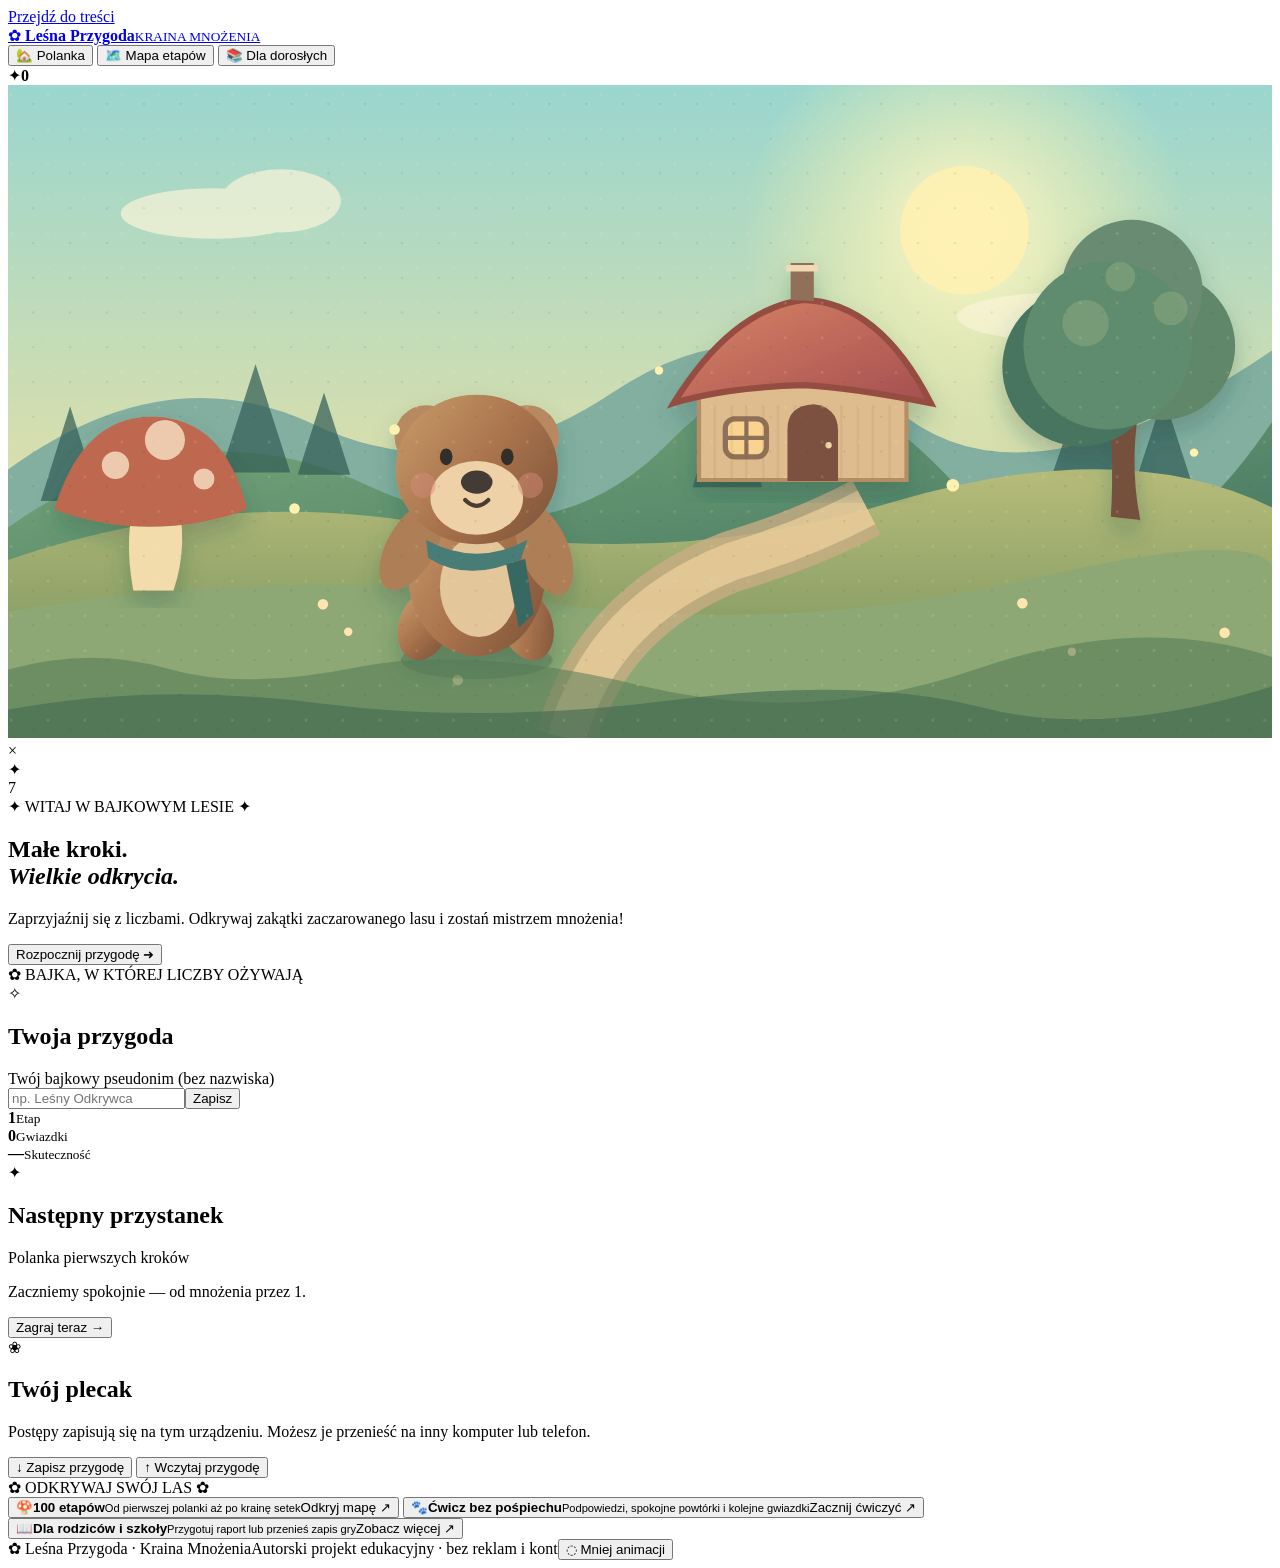
==== index.html @ cfc17687 "Dodaj bajkowy interfejs Leśnej Przygody i makietę sceny" ====
<!doctype html>
<html lang="pl">
<head>
  <meta charset="utf-8">
  <meta name="viewport" content="width=device-width,initial-scale=1,viewport-fit=cover">
  <meta name="theme-color" content="#123f3e">
  <meta name="description" content="Leśna Przygoda — bezpłatna gra do nauki tabliczki mnożenia. 100 etapów, własna bajkowa kraina, zapis postępów bez konta.">
  <title>Leśna Przygoda | Kraina Mnożenia</title>
  <link rel="stylesheet" href="./styles.css">
  <script src="./app.js" defer></script>
</head>
<body>
  <a href="#main" class="skip-link">Przejdź do treści</a>
  <div class="sky-grain" aria-hidden="true"></div>
  <div class="app-shell">
    <header class="site-header">
      <a class="brand" href="#home" data-nav="home" aria-label="Leśna Przygoda, strona główna">
        <span class="brand-symbol" aria-hidden="true">✿</span>
        <span><strong>Leśna Przygoda</strong><small>KRAINA MNOŻENIA</small></span>
      </a>
      <nav class="main-nav" aria-label="Menu gry">
        <button class="nav-btn active" data-nav="home" aria-current="page">🏡 <span>Polanka</span></button>
        <button class="nav-btn" data-nav="map">🗺️ <span>Mapa etapów</span></button>
        <button class="nav-btn" data-nav="teacher">📚 <span>Dla dorosłych</span></button>
      </nav>
      <div class="header-points" title="Zebrane iskierki"><span aria-hidden="true">✦</span><strong id="header-points">0</strong></div>
    </header>

    <main id="main">
      <section id="view-home" class="view active" aria-labelledby="welcome-title">
        <div class="hero">
          <div class="landscape" id="landscape" aria-hidden="true">
            <svg class="landscape-svg" viewBox="0 0 1200 620" preserveAspectRatio="xMidYMid slice" role="presentation">
              <defs>
                <linearGradient id="sky" x1="0" x2="0" y1="0" y2="1"><stop stop-color="#9ad6cf"/><stop offset=".62" stop-color="#dddfaa"/><stop offset="1" stop-color="#f0c78d"/></linearGradient>
                <radialGradient id="sun"><stop stop-color="#fff7ca" stop-opacity="1"/><stop offset="1" stop-color="#fff4a2" stop-opacity="0"/></radialGradient>
                <linearGradient id="hill" x1="0" x2=".6" y1="0" y2="1"><stop stop-color="#7eae7d"/><stop offset="1" stop-color="#396b5c"/></linearGradient>
                <linearGradient id="ground" x1="0" x2="0" y1="0" y2="1"><stop stop-color="#b7bc7a"/><stop offset="1" stop-color="#6a8b58"/></linearGradient>
                <linearGradient id="roof" x1="0" x2="1" y1="0" y2=".9"><stop stop-color="#d98466"/><stop offset="1" stop-color="#a75151"/></linearGradient>
                <linearGradient id="bearBody" x1="0" x2="1" y1="0" y2=".7"><stop stop-color="#c99c6a"/><stop offset=".6" stop-color="#a8724c"/><stop offset="1" stop-color="#865a3d"/></linearGradient>
                <filter id="soft"><feGaussianBlur stdDeviation="18"/></filter>
                <filter id="shad"><feDropShadow dx="0" dy="12" stdDeviation="11" flood-color="#184842" flood-opacity=".27"/></filter>
                <pattern id="wood" width="30" height="30" patternUnits="userSpaceOnUse"><path d="M6 0V30M22 0V30" stroke="#794c39" stroke-opacity=".18" stroke-width="2"/></pattern>
                <pattern id="speckle" width="35" height="33" patternUnits="userSpaceOnUse"><circle cx="3" cy="9" r="1.3" fill="#ffefc0" opacity=".23"/><circle cx="24" cy="18" r="1.1" fill="#113c36" opacity=".18"/></pattern>
              </defs>
              <rect width="1200" height="620" fill="url(#sky)"/>
              <circle cx="908" cy="138" r="210" fill="url(#sun)"/><circle cx="908" cy="138" r="61" fill="#fff1b2" opacity=".9"/>
              <g class="distant-clouds" opacity=".7" fill="#faf5d8"><ellipse cx="195" cy="122" rx="88" ry="24"/><ellipse cx="259" cy="110" rx="57" ry="30"/><ellipse cx="1000" cy="220" rx="99" ry="23"/><ellipse cx="1060" cy="203" rx="49" ry="26"/></g>
              <path d="M0 365Q150 256 290 322T574 292T840 305T1200 252V620H0Z" fill="#83afa0"/>
              <path d="M0 420Q170 300 341 380T630 337T899 379T1200 320V620H0Z" fill="url(#hill)"/>
              <g class="far-trees" opacity=".7" fill="#315c55">
                <path d="M31 395l28-90 28 90zM95 395l22-70 22 70zM202 368l33-103 33 103zM275 370l25-78 25 78zM650 382l33-113 33 113zM734 373l27-89 27 89zM992 368l35-102 35 102zM1071 375l26-80 26 80z"/>
              </g>
              <path d="M0 451Q210 379 416 420T840 396T1200 401V620H0Z" fill="url(#ground)"/>
              <path d="M0 500Q270 455 500 490T980 467T1200 481V620H0Z" fill="#8da874"/>
              <path d="M530 620Q564 500 688 452Q756 432 815 401" fill="none" stroke="#c9ae85" stroke-width="58" opacity=".78"/>
              <path d="M530 620Q564 500 688 452Q756 432 815 401" fill="none" stroke="#f6d7a1" stroke-width="36" opacity=".64"/>
              <g class="big-tree" filter="url(#shad)" transform="translate(1060 390)">
                <path d="M-13 20Q-9-45-18-105L-7-118L17-101Q3-36 15 23Z" fill="#75513d"/>
                <circle cx="-41" cy="-122" r="75" fill="#47755e"/><circle cx="35" cy="-142" r="70" fill="#608769"/><circle cx="7" cy="-195" r="67" fill="#678b71"/><circle cx="-16" cy="-143" r="80" fill="#5f8c6e"/>
                <g fill="#a8b98a" opacity=".35"><circle cx="-37" cy="-164" r="22"/><circle cx="44" cy="-178" r="16"/><circle cx="-4" cy="-208" r="14"/></g>
              </g>
              <g filter="url(#shad)" transform="translate(755 343)">
                <path d="M-99 32V-42Q-100-85-58-104H62Q98-74 98-42V32Z" fill="#dfbc8e" stroke="#b68e65" stroke-width="4"/>
                <path d="M-123-41Q-68-130 0-139Q72-137 121-41Q43-56 0-58Q-75-56-123-41Z" fill="url(#roof)" stroke="#954e43" stroke-width="6"/>
                <path d="M-15 33V-16Q-15-39 10-40Q33-37 33-15V33Z" fill="#7b5140"/><circle cx="24" cy="-1" r="3" fill="#eed6a5"/>
                <rect x="-74" y="-26" width="39" height="36" rx="9" fill="#f9d491" stroke="#8e7057" stroke-width="5"/><path d="M-54-26V10M-74-8h39" stroke="#8e7057" stroke-width="4"/>
                <rect x="-97" y="-39" width="191" height="70" fill="url(#wood)" opacity=".6"/>
                <path d="M-12-139V-174H10V-138" fill="#906f59"/><path d="M-16-169H14" stroke="#f1d9b4" stroke-width="6"/>
              </g>
              <g class="mushroom left-mushroom" transform="translate(134 463)" filter="url(#shad)">
                <path d="M-15 17Q-25-38-11-74H26Q38-27 23 17Z" fill="#f2dcab"/><path d="M-90-60Q-63-150 5-148Q72-146 93-60Q0-27-90-60Z" fill="#bd674f"/><g fill="#edc9ad"><circle cx="-32" cy="-102" r="13"/><circle cx="15" cy="-126" r="19"/><circle cx="52" cy="-89" r="10"/></g>
              </g>
              <g class="tiny-flowers" fill="#ffe5b0">
                <circle cx="299" cy="493" r="5"/><circle cx="323" cy="519" r="4"/><circle cx="963" cy="492" r="5"/><circle cx="1010" cy="538" r="4"/><circle cx="427" cy="565" r="5"/><circle cx="1155" cy="520" r="5"/>
              </g>
              <g class="puppet" filter="url(#shad)" transform="translate(445 441)">
                <ellipse cx="0" cy="105" rx="72" ry="18" fill="#295342" opacity=".25"/>
                <ellipse cx="-50" cy="72" rx="24" ry="34" fill="url(#bearBody)" transform="rotate(19 -50 72)"/>
                <ellipse cx="48" cy="72" rx="24" ry="34" fill="url(#bearBody)" transform="rotate(-19 48 72)"/>
                <ellipse cx="0" cy="24" rx="65" ry="77" fill="url(#bearBody)"/><ellipse cx="2" cy="35" rx="37" ry="48" fill="#e4c69b"/>
                <g class="puppet-arm"><ellipse cx="-62" cy="-3" rx="23" ry="46" transform="rotate(30 -62 -3)" fill="#ae7e56"/><ellipse cx="64" cy="0" rx="23" ry="46" transform="rotate(-23 64 0)" fill="#ae7e56"/></g>
                <circle cx="-48" cy="-107" r="30" fill="#b88960"/><circle cx="48" cy="-107" r="30" fill="#b88960"/><circle cx="-48" cy="-107" r="16" fill="#d5ab87"/><circle cx="48" cy="-107" r="16" fill="#d5ab87"/>
                <ellipse cx="0" cy="-76" rx="77" ry="71" fill="url(#bearBody)"/>
                <ellipse cx="0" cy="-49" rx="44" ry="35" fill="#eed1a6"/>
                <ellipse cx="0" cy="-64" rx="15" ry="11" fill="#443a34"/><path d="M-11-47Q0-36 11-47" fill="none" stroke="#493c33" stroke-width="4" stroke-linecap="round"/>
                <ellipse cx="-29" cy="-88" rx="6" ry="8" fill="#332e2a"/><ellipse cx="29" cy="-88" rx="6" ry="8" fill="#332e2a"/>
                <circle cx="-51" cy="-61" r="12" fill="#d88b7c" opacity=".45"/><circle cx="51" cy="-61" r="12" fill="#d88b7c" opacity=".45"/>
                <path d="M-48-9Q0 17 48-9L42 9Q-8 32-46 8Z" fill="#477b77"/><path d="M28 14L40 74L54 61L46 9Z" fill="#376762"/>
              </g>
              <g class="front-foliage"><path d="M0 555Q80 533 151 554T330 553T600 570T918 555T1200 543V620H0Z" fill="#547a57" opacity=".55"/><path d="M0 593Q140 567 295 587T630 584T925 591T1200 571V620H0Z" fill="#416a51" opacity=".6"/></g>
              <g class="light-dots" fill="#fff1b0"><circle cx="367" cy="327" r="5"/><circle cx="618" cy="271" r="4"/><circle cx="897" cy="380" r="6"/><circle cx="272" cy="402" r="5"/><circle cx="1126" cy="349" r="4"/></g>
              <rect width="1200" height="620" fill="url(#speckle)" opacity=".7"/>
            </svg>
            <div class="floating-letter letter-a">×</div>
            <div class="floating-letter letter-b">✦</div>
            <div class="floating-letter letter-c">7</div>
          </div>
          <div class="hero-shade"></div>
          <div class="hero-copy">
            <span class="eyebrow">✦ WITAJ W BAJKOWYM LESIE ✦</span>
            <h1 id="welcome-title">Małe kroki.<br><em>Wielkie odkrycia.</em></h1>
            <p>Zaprzyjaźnij się z liczbami. Odkrywaj zakątki zaczarowanego lasu i zostań mistrzem mnożenia!</p>
            <button class="btn btn-primary btn-hero" id="start-button">Rozpocznij przygodę <span aria-hidden="true">➜</span></button>
          </div>
          <div class="hero-corner">✿ BAJKA, W KTÓREJ LICZBY OŻYWAJĄ</div>
        </div>

        <div class="dashboard-grid">
          <div class="panel player-panel">
            <div class="panel-heading"><span class="panel-mark">✧</span><h2>Twoja przygoda</h2></div>
            <label for="player-name">Twój bajkowy pseudonim <span class="muted">(bez nazwiska)</span></label>
            <div class="name-row"><input id="player-name" type="text" maxlength="24" autocomplete="off" placeholder="np. Leśny Odkrywca"><button id="save-name" class="btn btn-small btn-outline">Zapisz</button></div>
            <div class="stat-trio">
              <div><strong id="stat-level">1</strong><small>Etap</small></div>
              <div><strong id="stat-stars">0</strong><small>Gwiazdki</small></div>
              <div><strong id="stat-accuracy">—</strong><small>Skuteczność</small></div>
            </div>
          </div>
          <div class="panel next-panel">
            <div class="panel-heading"><span class="panel-mark">✦</span><h2>Następny przystanek</h2></div>
            <p class="next-name" id="next-level-name">Polanka pierwszych kroków</p>
            <p class="muted" id="next-level-desc">Zaczniemy spokojnie — od mnożenia przez 1.</p>
            <div class="mini-track"><div class="mini-track-inner" id="home-track"></div></div>
            <button id="continue-button" class="btn btn-dark">Zagraj teraz <span aria-hidden="true">→</span></button>
          </div>
          <div class="panel toolkit-panel">
            <div class="panel-heading"><span class="panel-mark">❀</span><h2>Twój plecak</h2></div>
            <p>Postępy zapisują się na tym urządzeniu. Możesz je przenieść na inny komputer lub telefon.</p>
            <div class="toolkit-buttons">
              <button class="btn btn-outline" id="export-progress">↓ Zapisz przygodę</button>
              <button class="btn btn-outline" id="import-progress">↑ Wczytaj przygodę</button>
            </div>
          </div>
        </div>
        <div class="section-label"><span>✿</span> ODKRYWAJ SWÓJ LAS <span>✿</span></div>
        <div class="teaser-grid">
          <button class="teaser" data-nav="map"><span class="teaser-emoji">🍄</span><strong>100 etapów</strong><small>Od pierwszej polanki aż po krainę setek</small><span class="teaser-arrow">Odkryj mapę ↗</span></button>
          <button class="teaser" id="quick-play"><span class="teaser-emoji">🐾</span><strong>Ćwicz bez pośpiechu</strong><small>Podpowiedzi, spokojne powtórki i kolejne gwiazdki</small><span class="teaser-arrow">Zacznij ćwiczyć ↗</span></button>
          <button class="teaser" data-nav="teacher"><span class="teaser-emoji">📖</span><strong>Dla rodziców i szkoły</strong><small>Przygotuj raport lub przenieś zapis gry</small><span class="teaser-arrow">Zobacz więcej ↗</span></button>
        </div>
      </section>

      <section id="view-map" class="view" aria-labelledby="map-title" hidden>
        <div class="page-heading"><span class="eyebrow dark">MAPA PRZYGODY</span><h1 id="map-title">Sto kroków przez zaczarowany las</h1><p>Otwieraj kolejne etapy. Najpierw nauczymy się małej tabliczki, a później wyruszymy znacznie dalej.</p></div>
        <div class="map-legend"><span>✦ ukończony etap</span><span>● dostępny</span><span>🔒 jeszcze zamknięty</span></div>
        <div id="zones" class="zone-list"></div>
      </section>

      <section id="view-play" class="view" aria-labelledby="question-heading" hidden>
        <div class="game-top"><button class="btn btn-outline btn-small" id="back-to-map">← Wróć do mapy</button><div class="game-top-title"><span id="game-zone">LEŚNA POLANKA</span><strong id="game-level">Etap 1</strong></div><div class="game-score">✦ <span id="game-score-value">0</span></div></div>
        <div class="game-stage">
          <div class="game-stage-decor" aria-hidden="true"><span class="stage-tree">🌳</span><span class="stage-friend">🧸</span><span class="stage-mushroom">🍄</span><span class="stage-flower">✿</span></div>
          <div class="exercise-card">
            <div class="exercise-progress"><span id="exercise-count">Zadanie 1 z 8</span><div class="progress-track"><div id="exercise-bar"></div></div></div>
            <p class="exercise-prompt" id="exercise-prompt">Policz i wpisz wynik</p>
            <h2 id="question-heading" class="expression"><span id="factor-a">2</span> <span>×</span> <span id="factor-b">3</span> <span>=</span> <span class="answer-mark">?</span></h2>
            <label for="answer-field" class="sr-only">Wpisz wynik mnożenia</label>
            <input id="answer-field" class="answer-field" type="text" inputmode="numeric" pattern="[0-9]*" maxlength="5" autocomplete="off" placeholder="Twój wynik" aria-describedby="feedback">
            <p id="feedback" class="feedback" aria-live="polite">Możesz liczyć na palcach, kartce albo w pamięci.</p>
            <div id="hint-box" class="hint-box" hidden></div>
            <div class="game-actions"><button id="check-answer" class="btn btn-primary">Sprawdź ✓</button><button id="hint-button" class="btn btn-outline">💡 Podpowiedź</button></div>
            <div class="keyboard" id="number-keyboard" aria-label="Klawiatura cyfr"></div>
            <div id="round-end" class="round-end" hidden>
              <div class="round-cup">🏆</div>
              <h2>Wspaniała wyprawa!</h2>
              <p id="round-summary"></p>
              <div class="round-actions"><button id="next-round" class="btn btn-primary">Dalej przez las →</button><button id="round-map" class="btn btn-outline">Mapa etapów</button></div>
            </div>
          </div>
        </div>
      </section>

      <section id="view-teacher" class="view" aria-labelledby="adult-title" hidden>
        <div class="page-heading"><span class="eyebrow dark">DLA RODZICÓW I NAUCZYCIELI</span><h1 id="adult-title">Nauka, którą można obserwować</h1><p>Bez kont i bez bazy danych. Wyniki pozostają na urządzeniu dziecka — można pobrać raport, aby przekazać go wychowawcy.</p></div>
        <div class="teacher-grid">
          <div class="panel"><div class="panel-heading"><span class="panel-mark">✦</span><h2>Podsumowanie</h2></div><div id="teacher-stats" class="report-stats"></div><h3>Najczęściej mylone działania</h3><div id="weak-questions" class="weak-list"></div></div>
          <div class="panel"><div class="panel-heading"><span class="panel-mark">✧</span><h2>Zapis i raport</h2></div><p>Możesz pobrać plik postępów, aby wczytać grę na innym urządzeniu. Raport CSV można otworzyć w arkuszu kalkulacyjnym.</p><div class="teacher-buttons"><button id="export-teacher" class="btn btn-dark">↓ Pobierz zapis gry</button><button id="import-teacher" class="btn btn-outline">↑ Wczytaj zapis gry</button><button id="report-button" class="btn btn-outline">▤ Pobierz raport CSV</button></div><div class="privacy-note"><strong>Ważne:</strong> raport i zapis zawierają pseudonim oraz wyniki dziecka. Nie udostępniaj ich publicznie. Bez bazy danych nauczyciel nie widzi automatycznie wyników całej klasy.</div></div>
        </div>
        <div class="panel teacher-class"><div class="panel-heading"><span class="panel-mark">❀</span><h2>Pomysł na wspólną lekcję</h2></div><p>Otwórz grę na tablicy interaktywnej, wybierz etap i poproś klasę o wspólne rozwiązanie działań. Każde dziecko może później ćwiczyć samodzielnie we własnym tempie.</p></div>
      </section>
    </main>

    <footer class="site-footer"><span>✿ Leśna Przygoda · Kraina Mnożenia</span><span>Autorski projekt edukacyjny · bez reklam i kont</span><button id="motion-toggle" aria-pressed="false" title="Ogranicz animacje">◌ Mniej animacji</button></footer>
  </div>

  <input type="file" id="import-file" accept=".json,application/json" hidden>
  <div id="toast" class="toast" role="status" aria-live="polite"></div>
  <div id="confetti" class="confetti" aria-hidden="true"></div>
</body>
</html>
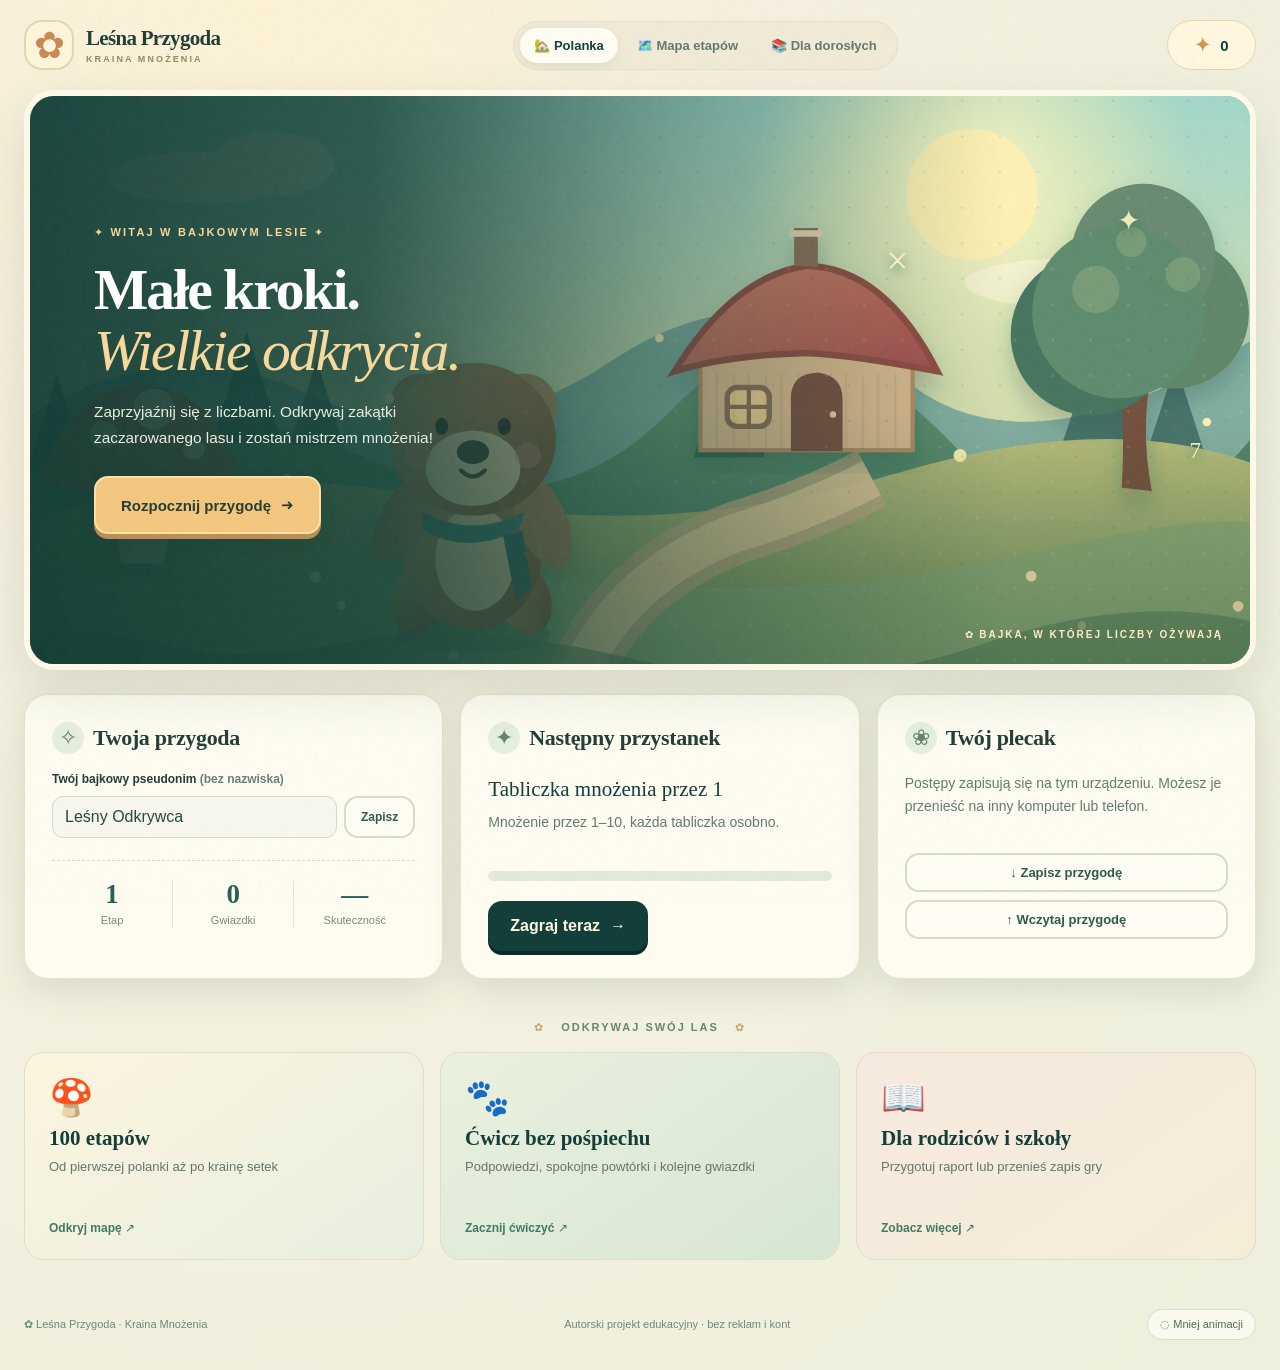
==== commit 98e5d29f: "Dodaj szybki tryb lekcyjny na tablicę interaktywną" ====
--- a/index.html
+++ b/index.html
@@ -177,7 +177,7 @@
           <div class="panel"><div class="panel-heading"><span class="panel-mark">✦</span><h2>Podsumowanie</h2></div><div id="teacher-stats" class="report-stats"></div><h3>Najczęściej mylone działania</h3><div id="weak-questions" class="weak-list"></div></div>
           <div class="panel"><div class="panel-heading"><span class="panel-mark">✧</span><h2>Zapis i raport</h2></div><p>Możesz pobrać plik postępów, aby wczytać grę na innym urządzeniu. Raport CSV można otworzyć w arkuszu kalkulacyjnym.</p><div class="teacher-buttons"><button id="export-teacher" class="btn btn-dark">↓ Pobierz zapis gry</button><button id="import-teacher" class="btn btn-outline">↑ Wczytaj zapis gry</button><button id="report-button" class="btn btn-outline">▤ Pobierz raport CSV</button></div><div class="privacy-note"><strong>Ważne:</strong> raport i zapis zawierają pseudonim oraz wyniki dziecka. Nie udostępniaj ich publicznie. Bez bazy danych nauczyciel nie widzi automatycznie wyników całej klasy.</div></div>
         </div>
-        <div class="panel teacher-class"><div class="panel-heading"><span class="panel-mark">❀</span><h2>Pomysł na wspólną lekcję</h2></div><p>Otwórz grę na tablicy interaktywnej, wybierz etap i poproś klasę o wspólne rozwiązanie działań. Każde dziecko może później ćwiczyć samodzielnie we własnym tempie.</p></div>
+        <div class="panel teacher-class"><div class="panel-heading"><span class="panel-mark">❀</span><h2>Wspólna lekcja na tablicy</h2></div><p>Wybierz tabliczkę i uruchom osiem działań do wspólnego rozwiązania z klasą. Ten tryb nie zmienia indywidualnych postępów ucznia.</p><div class="class-chooser"><label for="class-table">Ćwiczymy mnożenie przez</label><select id="class-table" aria-label="Wybierz tabliczkę mnożenia"><option value="1">1</option><option value="2" selected>2</option><option value="3">3</option><option value="4">4</option><option value="5">5</option><option value="6">6</option><option value="7">7</option><option value="8">8</option><option value="9">9</option><option value="10">10</option></select><button id="class-start" class="btn btn-primary">Rozpocznij lekcję →</button></div></div>
       </section>
     </main>
 
--- a/styles.css
+++ b/styles.css
@@ -0,0 +1,7 @@
+@charset "UTF-8";
+:root{--ink:#213e37;--deep:#133e3a;--forest:#275f56;--mint:#dcebd9;--cream:#fff9ea;--paper:#f9f1dc;--gold:#e3b75a;--rose:#b86c58;--line:#d7d4ba;--shadow:0 10px 34px rgba(28,61,46,.12);--round:24px;font-synthesis:none}
+*{box-sizing:border-box}html{scroll-behavior:smooth}body{margin:0;background:radial-gradient(ellipse at 20% 0,#fcf2d6 0,#f5f0df 36%,#edf0dc 100%);font-family:ui-rounded,"Trebuchet MS","Segoe UI",Arial,sans-serif;color:var(--ink);min-height:100vh;overflow-x:hidden}button,input{font:inherit}button{cursor:pointer}button:disabled{cursor:not-allowed;opacity:.56}a{color:inherit}h1,h2,h3,p{margin-top:0}.muted{color:#6a8177}.sr-only{position:absolute;width:1px;height:1px;padding:0;margin:-1px;overflow:hidden;clip:rect(0,0,0,0);white-space:nowrap;border:0}.skip-link{position:absolute;left:12px;top:-60px;background:#fff;padding:12px;z-index:99}.skip-link:focus{top:10px}.sky-grain{pointer-events:none;position:fixed;inset:0;opacity:.13;z-index:30;background-image:url("data:image/svg+xml,%3Csvg xmlns='http://www.w3.org/2000/svg' viewBox='0 0 160 160'%3E%3Cfilter id='n'%3E%3CfeTurbulence type='fractalNoise' baseFrequency='.7' numOctaves='3' stitchTiles='stitch'/%3E%3C/filter%3E%3Crect width='100%25' height='100%25' filter='url(%23n)' opacity='.22'/%3E%3C/svg%3E")}.app-shell{width:min(1340px,calc(100% - 48px));margin:auto}.site-header{min-height:90px;display:flex;gap:26px;align-items:center;justify-content:space-between}.brand{display:flex;align-items:center;gap:12px;text-decoration:none;min-width:220px}.brand-symbol{font-size:37px;color:#c98954;display:grid;place-items:center;width:50px;height:50px;background:#fff5da;border-radius:18px;box-shadow:inset 0 0 0 2px #e4d6b5}.brand strong{display:block;font-family:Georgia,serif;font-size:21px;letter-spacing:-.7px}.brand small{display:block;font-size:9px;font-weight:800;letter-spacing:2.1px;color:#8b8c65;margin-top:3px}.main-nav{display:flex;gap:5px;padding:6px;background:#f0ead7;border:1px solid #e5e0cc;border-radius:100px}.nav-btn{border:0;background:none;padding:10px 14px;border-radius:30px;font-weight:750;font-size:13px;color:#65796e;white-space:nowrap}.nav-btn.active,.nav-btn:hover{background:#fffdf3;color:var(--deep);box-shadow:0 3px 10px #34534413}.header-points{display:flex;align-items:center;justify-content:center;gap:8px;padding:12px 17px;background:#fff7df;border:1px solid #e8d7a9;border-radius:30px;color:var(--deep);min-width:89px}.header-points span{font-size:21px;color:#ce9945}.header-points strong{font-size:15px}.view{animation:appear .4s ease}.view[hidden]{display:none!important}.hero{height:min(580px,46vw);min-height:440px;max-height:620px;border-radius:30px;overflow:hidden;position:relative;isolation:isolate;background:#74a99c;box-shadow:0 20px 50px #42645929;border:6px solid #fff9e8}.landscape,.landscape-svg,.hero-shade{position:absolute;inset:0;width:100%;height:100%}.landscape-svg{display:block;transform:scale(1.06);transition:transform .7s cubic-bezier(.2,.9,.1,1)}.hero:hover .landscape-svg{transform:scale(1.095)}.hero-shade{z-index:1;background:linear-gradient(90deg,rgba(16,58,51,.93) 0%,rgba(18,62,54,.82) 28%,rgba(18,62,54,.36) 53%,transparent 80%),linear-gradient(0deg,rgba(22,64,46,.3),transparent 45%)}.hero-copy{position:relative;z-index:4;color:white;width:min(590px,57%);padding:clamp(36px,5vw,80px);display:flex;align-items:flex-start;flex-direction:column;justify-content:center;height:100%}.eyebrow{font-size:11px;font-weight:900;color:#f8d797;letter-spacing:2.2px;text-transform:uppercase}.hero h1{font-family:Georgia,"Times New Roman",serif;font-size:clamp(34px,4.5vw,71px);font-weight:700;letter-spacing:-2px;line-height:1.07;margin:20px 0 17px;text-shadow:0 3px 20px #16483c33}.hero h1 em{font-weight:400;color:#f8d99c}.hero p{font-size:clamp(14px,1.2vw,17px);color:#e6eee0;line-height:1.7;max-width:405px;margin-bottom:25px}.hero-corner{position:absolute;bottom:24px;right:27px;color:#ffedc4;font-size:10px;letter-spacing:2px;font-weight:900;z-index:3}.btn{display:inline-flex;align-items:center;justify-content:center;gap:10px;border-radius:14px;border:2px solid transparent;padding:14px 20px;font-weight:850;transition:transform .15s,box-shadow .15s,background .15s;text-align:center;min-height:46px}.btn:focus-visible,.nav-btn:focus-visible,.teaser:focus-visible,.level-btn:focus-visible,input:focus-visible{outline:3px solid #ecab58;outline-offset:3px}.btn:hover:not(:disabled){transform:translateY(-2px)}.btn-primary{color:#263d34;background:#f3c77e;border-color:#ffe1a4;box-shadow:0 5px 0 #bd8d54,0 7px 16px #1f2f2525}.btn-primary:hover:not(:disabled){background:#ffdb95}.btn-hero{padding:18px 25px;font-size:15px}.btn-dark{background:var(--deep);color:#fff7e4;box-shadow:0 4px 0 #092d2b}.btn-outline{background:#fffdf3;border-color:#d7dbcb;color:#2d5b4c}.btn-small{padding:9px 15px;min-height:38px;font-size:12px}.puppet{transform-origin:445px 475px;animation:puppet-breathe 3.6s ease-in-out infinite}.puppet-arm{transform-origin:0 -30px;animation:wave 5s ease-in-out infinite}.mushroom{animation:sway 5s ease-in-out infinite;transform-origin:130px 460px}.light-dots circle{animation:glow 3s ease-in-out infinite alternate}.light-dots circle:nth-child(2n){animation-delay:1.2s}.distant-clouds{animation:cloud-drift 16s ease-in-out infinite alternate}.floating-letter{position:absolute;color:#fff4c3;font-family:Georgia,serif;font-size:39px;text-shadow:0 4px 12px #3a7665;opacity:.9;animation:float 4s ease-in-out infinite;z-index:2}.letter-a{top:25%;right:28%}.letter-b{top:19%;right:9%;font-size:28px;animation-delay:-1.3s}.letter-c{top:60%;right:4%;font-size:24px;animation-delay:-2.1s}.dashboard-grid{display:grid;grid-template-columns:1.05fr 1fr .95fr;gap:17px;margin-top:24px}.panel{background:rgba(255,253,243,.92);border:1px solid #e6e2cd;border-radius:var(--round);padding:27px;box-shadow:var(--shadow)}.panel-heading{display:flex;align-items:center;gap:9px;margin-bottom:18px}.panel-heading h2{font-family:Georgia,serif;font-size:22px;letter-spacing:-.35px;margin:0}.panel-mark{display:grid;place-items:center;width:32px;height:32px;background:#e5efe1;border-radius:50%;color:#65866a;font-size:22px}.panel p{line-height:1.65;font-size:14px;color:#647b70}.player-panel label{display:block;font-size:12px;font-weight:800;margin-bottom:10px}.name-row{display:flex;gap:7px}.name-row input{width:100%;min-width:0;border-radius:11px;border:1px solid #d4dbc9;background:#f8f7ee;color:#274839;padding:11px 12px}.stat-trio{display:grid;grid-template-columns:repeat(3,1fr);margin-top:22px;padding-top:18px;border-top:1px dashed #d6dac6}.stat-trio div{text-align:center;border-right:1px solid #e6e7d8}.stat-trio div:last-child{border:0}.stat-trio strong{display:block;font-family:Georgia,serif;color:var(--forest);font-size:27px}.stat-trio small{font-size:11px;color:#7a8a7a}.next-name{font-family:Georgia,serif;color:var(--deep)!important;font-size:21px!important;margin-bottom:4px}.next-panel .muted{min-height:42px;margin-bottom:10px}.mini-track{height:10px;border-radius:20px;background:#e4e9d9;overflow:hidden;margin:18px 0 20px}.mini-track-inner{width:1%;height:100%;background:linear-gradient(90deg,#7dbb8b,#e6b961);border-radius:20px;transition:width .3s}.toolkit-panel p{min-height:67px}.toolkit-buttons,.teacher-buttons{display:flex;flex-direction:column;gap:8px}.toolkit-buttons .btn{width:100%;padding:10px;font-size:13px;min-height:38px}.section-label{text-align:center;font-size:11px;font-weight:900;letter-spacing:2px;color:#66876f;margin:42px 0 18px}.section-label span{color:#c6a26a;margin:0 11px}.teaser-grid{display:grid;grid-template-columns:repeat(3,1fr);gap:16px;margin-bottom:34px}.teaser{display:flex;flex-direction:column;text-align:left;align-items:flex-start;gap:7px;border:1px solid #e2ddc8;background:linear-gradient(145deg,#fcf5df,#e8eedf);border-radius:20px;padding:24px;min-height:208px;color:var(--deep);transition:transform .18s,box-shadow .18s}.teaser:nth-child(2){background:linear-gradient(145deg,#eaf0de,#d6e6d3)}.teaser:nth-child(3){background:linear-gradient(145deg,#f6e9df,#f4edd7)}.teaser:hover{transform:translateY(-4px);box-shadow:var(--shadow)}.teaser-emoji{font-size:36px}.teaser strong{font-family:Georgia,serif;font-size:21px}.teaser small{font-size:13px;line-height:1.45;color:#65766c}.teaser-arrow{margin-top:auto;font-size:12px;font-weight:900;color:#437a63}.site-footer{display:flex;align-items:center;justify-content:space-between;gap:15px;padding:15px 0 30px;font-size:11px;color:#708779;flex-wrap:wrap}.site-footer button{border:1px solid #d5dfce;border-radius:20px;padding:8px 12px;background:#faf9ee;color:#516d5f;font-size:11px}.page-heading{padding:32px 0}.page-heading h1{font-family:Georgia,serif;font-size:clamp(28px,3.8vw,52px);letter-spacing:-1.7px;margin:12px 0}.page-heading p{color:#6e8075;line-height:1.6;max-width:720px}.eyebrow.dark{color:#b38347}.map-legend{display:flex;gap:20px;font-size:12px;color:#678172;flex-wrap:wrap;margin-bottom:18px}.zone-list{display:flex;flex-direction:column;gap:20px;margin-bottom:36px}.zone{padding:25px;border:1px solid #d8e0cd;border-radius:25px;background:linear-gradient(110deg,#fff8e9,#ecf0e2);box-shadow:var(--shadow)}.zone:nth-child(2n){background:linear-gradient(110deg,#f4f2e1,#e4ebdf)}.zone-head{display:flex;gap:12px;align-items:center;margin-bottom:16px}.zone-icon{width:60px;height:60px;background:#f6e6c4;border-radius:16px;display:grid;place-items:center;font-size:31px}.zone-head h2{font-size:24px;font-family:Georgia,serif;margin:0 0 4px}.zone-head p{font-size:13px;color:#6c8173;margin:0}.zone-grid{display:grid;grid-template-columns:repeat(10,minmax(0,1fr));gap:8px}.level-btn{min-height:74px;padding:8px 3px;border:2px solid #d2dac7;background:#fffdf4;border-radius:16px;display:flex;flex-direction:column;align-items:center;justify-content:center;gap:4px;color:#315f4a;transition:transform .15s}.level-btn:hover:not(:disabled){transform:translateY(-3px);box-shadow:0 7px 12px #2e514522}.level-btn.complete{background:#daeee0;border-color:#a4c8ab}.level-btn.current{background:#f6dca4;border-color:#e9b86c;color:#65482e}.level-btn.locked{background:#ebeee3;color:#a9b2a4;border-color:#e3e9d9}.level-btn strong{font-size:19px}.level-btn small{font-size:10px}.game-top{display:flex;align-items:center;justify-content:space-between;gap:12px;padding:20px 0}.game-top-title{text-align:center;display:flex;flex-direction:column}.game-top-title span{font-size:10px;letter-spacing:2px;font-weight:850;color:#b18d4c}.game-top-title strong{font-family:Georgia,serif;font-size:25px}.game-score{font-size:19px;font-weight:900;min-width:80px;text-align:right;color:#a87b42}.game-stage{position:relative;min-height:660px;background:linear-gradient(180deg,#aad6ca 0,#e3e1b2 45%,#9fba84 45%,#55745b 100%);border:5px solid #fff9e8;border-radius:28px;overflow:hidden;display:grid;place-items:center;padding:35px 18px 60px;box-shadow:var(--shadow);isolation:isolate;margin-bottom:30px}.game-stage:before{content:"";position:absolute;inset:0;background:radial-gradient(circle at 84% 23%,#fff3b7aa 0,transparent 28%),radial-gradient(ellipse at 5% 80%,#2e654569 0,transparent 35%);z-index:-1}.game-stage:after{content:"";position:absolute;left:-20%;bottom:-100px;width:140%;height:235px;background:#496c4e;border-radius:45% 50% 0 0;z-index:-1}.game-stage-decor span{position:absolute;filter:drop-shadow(0 12px 9px #2a55412e)}.stage-tree{font-size:170px;top:80px;left:6%;animation:sway 6s infinite alternate}.stage-friend{font-size:105px;bottom:38px;left:12%;animation:puppet-breathe 3s infinite}.stage-mushroom{font-size:90px;bottom:36px;right:10%}.stage-flower{font-size:85px;top:100px;right:7%;color:#f5d89c;animation:sway 4s infinite}.exercise-card{width:min(540px,100%);background:#fffdf3ed;border:1px solid #f5e5bf;backdrop-filter:blur(6px);box-shadow:0 22px 60px #2347394d;border-radius:28px;z-index:1;padding:27px 32px;text-align:center;position:relative}.exercise-progress{display:flex;align-items:center;gap:14px;color:#6d8372;font-size:12px;font-weight:850}.progress-track{height:9px;border-radius:50px;background:#e8ebdc;flex:1;overflow:hidden}.progress-track div{background:#7eae81;width:0;height:100%;border-radius:50px;transition:width .3s}.exercise-prompt{font-size:13px;color:#71907c;margin:20px 0 0}.expression{font-family:Georgia,serif;font-weight:700;font-size:clamp(37px,7vw,64px);letter-spacing:-2px;color:#245e4b;margin:14px auto 17px;white-space:nowrap}.expression span:nth-child(even){color:#bf8760}.answer-mark{color:#c58d5a!important}.answer-field{display:block;margin:0 auto;text-align:center;width:min(230px,100%);height:67px;border:2px solid #d2e0ca;border-radius:17px;background:#fffdf8;font-size:31px;font-weight:900;color:#205441;box-shadow:inset 0 3px 8px #4b5b3210}.answer-field:focus{border-color:#82b18b}.feedback{font-size:13px;color:#607f6f;margin:17px 0;min-height:19px}.feedback.good{color:#1f7a54;font-weight:850}.feedback.bad{color:#a85640;font-weight:850}.game-actions{display:flex;gap:10px;justify-content:center;flex-wrap:wrap}.game-actions .btn{min-width:145px}.hint-box{border:1px dashed #d8bd82;background:#fff1cf;border-radius:13px;padding:13px;font-size:14px;color:#655136;line-height:1.5;margin:5px 0 14px}.hint-box[hidden]{display:none}.keyboard{display:grid;grid-template-columns:repeat(6,1fr);gap:7px;margin-top:20px}.digit-key{min-height:43px;border-radius:9px;border:1px solid #d1decf;background:#edf3e8;color:#315a47;font-weight:850;font-size:18px}.digit-key:hover{background:#d2e5cf}.round-end{position:absolute;inset:10px;background:#fff9e9;padding:28px 16px;border-radius:24px;display:flex;flex-direction:column;align-items:center;justify-content:center;z-index:10}.round-end[hidden]{display:none}.round-cup{font-size:73px;animation:float 2s infinite}.round-end h2{font-family:Georgia,serif;font-size:32px;margin:12px 0}.round-end p{line-height:1.5}.round-actions{display:flex;gap:10px;flex-wrap:wrap;justify-content:center}.teacher-grid{display:grid;grid-template-columns:1fr 1fr;gap:20px;margin-bottom:18px}.teacher-grid .panel{min-height:350px}.report-stats{display:grid;grid-template-columns:repeat(3,1fr);gap:10px;margin-bottom:24px}.report-stats div{background:#edf3e8;padding:15px 9px;border-radius:15px;text-align:center}.report-stats strong{display:block;font-size:29px;color:#2e7055}.report-stats small{display:block;font-size:11px;color:#6e8174;margin-top:5px}.teacher-grid h3{font-family:Georgia,serif;font-size:18px}.weak-list{display:flex;flex-wrap:wrap;gap:8px}.weak-list span{background:#f5e7d7;color:#885a40;padding:8px 12px;border-radius:50px;font-size:12px}.teacher-buttons .btn{width:100%;max-width:310px}.privacy-note{border-left:3px solid #cca466;background:#fff5df;border-radius:6px;padding:13px 15px;margin-top:19px;font-size:12px;line-height:1.6;color:#6e5a43}.teacher-class{margin-bottom:30px}.toast{position:fixed;bottom:25px;left:50%;transform:translate(-50%,25px);background:#173e35;color:#fff5de;padding:15px 22px;border-radius:17px;box-shadow:0 10px 30px #102f2560;opacity:0;pointer-events:none;z-index:80;font-size:14px;max-width:calc(100vw - 35px);text-align:center;transition:opacity .25s,transform .25s}.toast.show{opacity:1;transform:translate(-50%,0)}.confetti{pointer-events:none;position:fixed;inset:0;z-index:70;overflow:hidden}.confetti-bit{position:absolute;top:-20px;width:10px;height:17px;border-radius:3px;animation:fall 2.9s ease-in forwards}@keyframes appear{from{opacity:0;transform:translateY(8px)}to{opacity:1;transform:translateY(0)}}@keyframes float{0%,100%{transform:translateY(0) rotate(-4deg)}50%{transform:translateY(-13px) rotate(4deg)}}@keyframes puppet-breathe{0%,100%{transform:translate(445px,441px) scale(1)}50%{transform:translate(445px,437px) scale(1.012)}}@keyframes sway{0%,100%{rotate:-1deg}50%{rotate:2deg}}@keyframes wave{0%,100%,40%,90%{rotate:0deg}50%,65%,80%{rotate:-8deg}}@keyframes glow{from{opacity:.3}to{opacity:1}}@keyframes cloud-drift{from{transform:translateX(-20px)}to{transform:translateX(30px)}}@keyframes fall{from{transform:translateY(-30px) rotate(0deg);opacity:1}to{transform:translateY(105vh) rotate(520deg);opacity:0}}
+@media(max-width:1100px){.site-header{gap:12px}.brand{min-width:auto}.brand strong{font-size:18px}.nav-btn{padding:9px}.dashboard-grid{grid-template-columns:1fr 1fr}.toolkit-panel{grid-column:span 2}.toolkit-panel p{min-height:0}.toolkit-buttons{flex-direction:row}.zone-grid{grid-template-columns:repeat(5,1fr)}.hero-copy{padding:40px}.hero h1{font-size:clamp(38px,5.3vw,60px)}}
+@media(max-width:720px){.app-shell{width:calc(100% - 22px)}.site-header{min-height:74px;flex-wrap:wrap;padding:12px 0 10px}.brand{gap:7px}.brand-symbol{width:39px;height:39px;font-size:28px;border-radius:12px}.brand strong{font-size:16px}.brand small{font-size:8px;letter-spacing:1px}.main-nav{order:3;width:100%;justify-content:space-between;margin-top:5px}.nav-btn{flex:1;padding:10px 4px;font-size:11px}.header-points{padding:8px 12px;min-width:65px}.hero{height:580px;min-height:0;border-radius:22px;border-width:4px}.landscape-svg{height:65%;top:35%;width:150%;left:-28%;transform:scale(1.05)}.hero:hover .landscape-svg{transform:scale(1.05)}.hero-shade{background:linear-gradient(180deg,#15483fe8 0%,#245c54d9 34%,#275f5388 52%,transparent 77%),linear-gradient(0deg,#173f3e44,transparent 40%)}.hero-copy{width:100%;height:auto;display:block;padding:32px 25px;position:absolute;top:0}.hero h1{font-size:clamp(35px,9vw,51px);letter-spacing:-1.2px;margin:15px 0}.hero p{font-size:14px;line-height:1.55;max-width:370px;margin-bottom:20px}.hero-corner{bottom:12px;right:10px;font-size:8px;letter-spacing:1px}.floating-letter{font-size:20px}.dashboard-grid,.teaser-grid,.teacher-grid{grid-template-columns:1fr}.toolkit-panel{grid-column:auto}.toolkit-buttons{flex-direction:column}.panel{padding:22px;border-radius:19px}.panel-heading h2{font-size:21px}.teaser-grid{gap:12px}.teaser{min-height:130px;padding:18px}.teaser-emoji{font-size:27px}.section-label{margin:28px 0 13px}.zone{padding:16px;border-radius:19px}.zone-head h2{font-size:18px}.zone-head p{font-size:12px}.zone-icon{width:44px;height:44px;font-size:25px;flex-shrink:0}.zone-grid{grid-template-columns:repeat(5,1fr);gap:5px}.level-btn{min-height:63px;border-radius:11px}.level-btn strong{font-size:16px}.level-btn small{font-size:9px}.page-heading{padding:18px 5px}.page-heading h1{font-size:32px;letter-spacing:-.6px}.game-top{gap:5px;flex-wrap:wrap}.game-top-title strong{font-size:18px}.game-top-title span{font-size:9px}.game-top .btn{font-size:11px;padding:9px}.game-score{font-size:14px;min-width:44px}.game-stage{min-height:655px;padding:20px 8px 35px}.stage-tree{font-size:110px;left:-5%;top:90px}.stage-friend{font-size:75px;left:2%;bottom:14px}.stage-mushroom{font-size:66px;right:1%;bottom:22px}.stage-flower{font-size:55px;right:3%;top:80px}.exercise-card{padding:22px 12px;border-radius:20px}.exercise-progress{gap:8px;font-size:11px}.expression{font-size:clamp(35px,10vw,60px)}.answer-field{height:60px;font-size:26px}.game-actions .btn{min-width:0;flex:1;font-size:12px;padding:12px 6px}.keyboard{gap:5px}.digit-key{min-height:47px}.report-stats{gap:5px}.report-stats strong{font-size:23px}.round-end h2{font-size:26px}.site-footer{justify-content:center;text-align:center;gap:9px}}
+@media(max-width:380px){.nav-btn span{font-size:10px}.brand strong{font-size:14px}.brand small{font-size:7px}.hero h1{font-size:35px}.hero-copy{padding:29px 20px}.hero{height:550px}.panel{padding:19px}.zone-grid{grid-template-columns:repeat(5,1fr)}.level-btn{min-height:58px}.expression{font-size:35px}}
+@media(prefers-reduced-motion:reduce){*,*:before,*:after{scroll-behavior:auto!important;animation:none!important;transition:none!important}}body.low-motion *,body.low-motion *:before,body.low-motion *:after{animation:none!important;transition:none!important}body.low-motion .sky-grain{display:none}
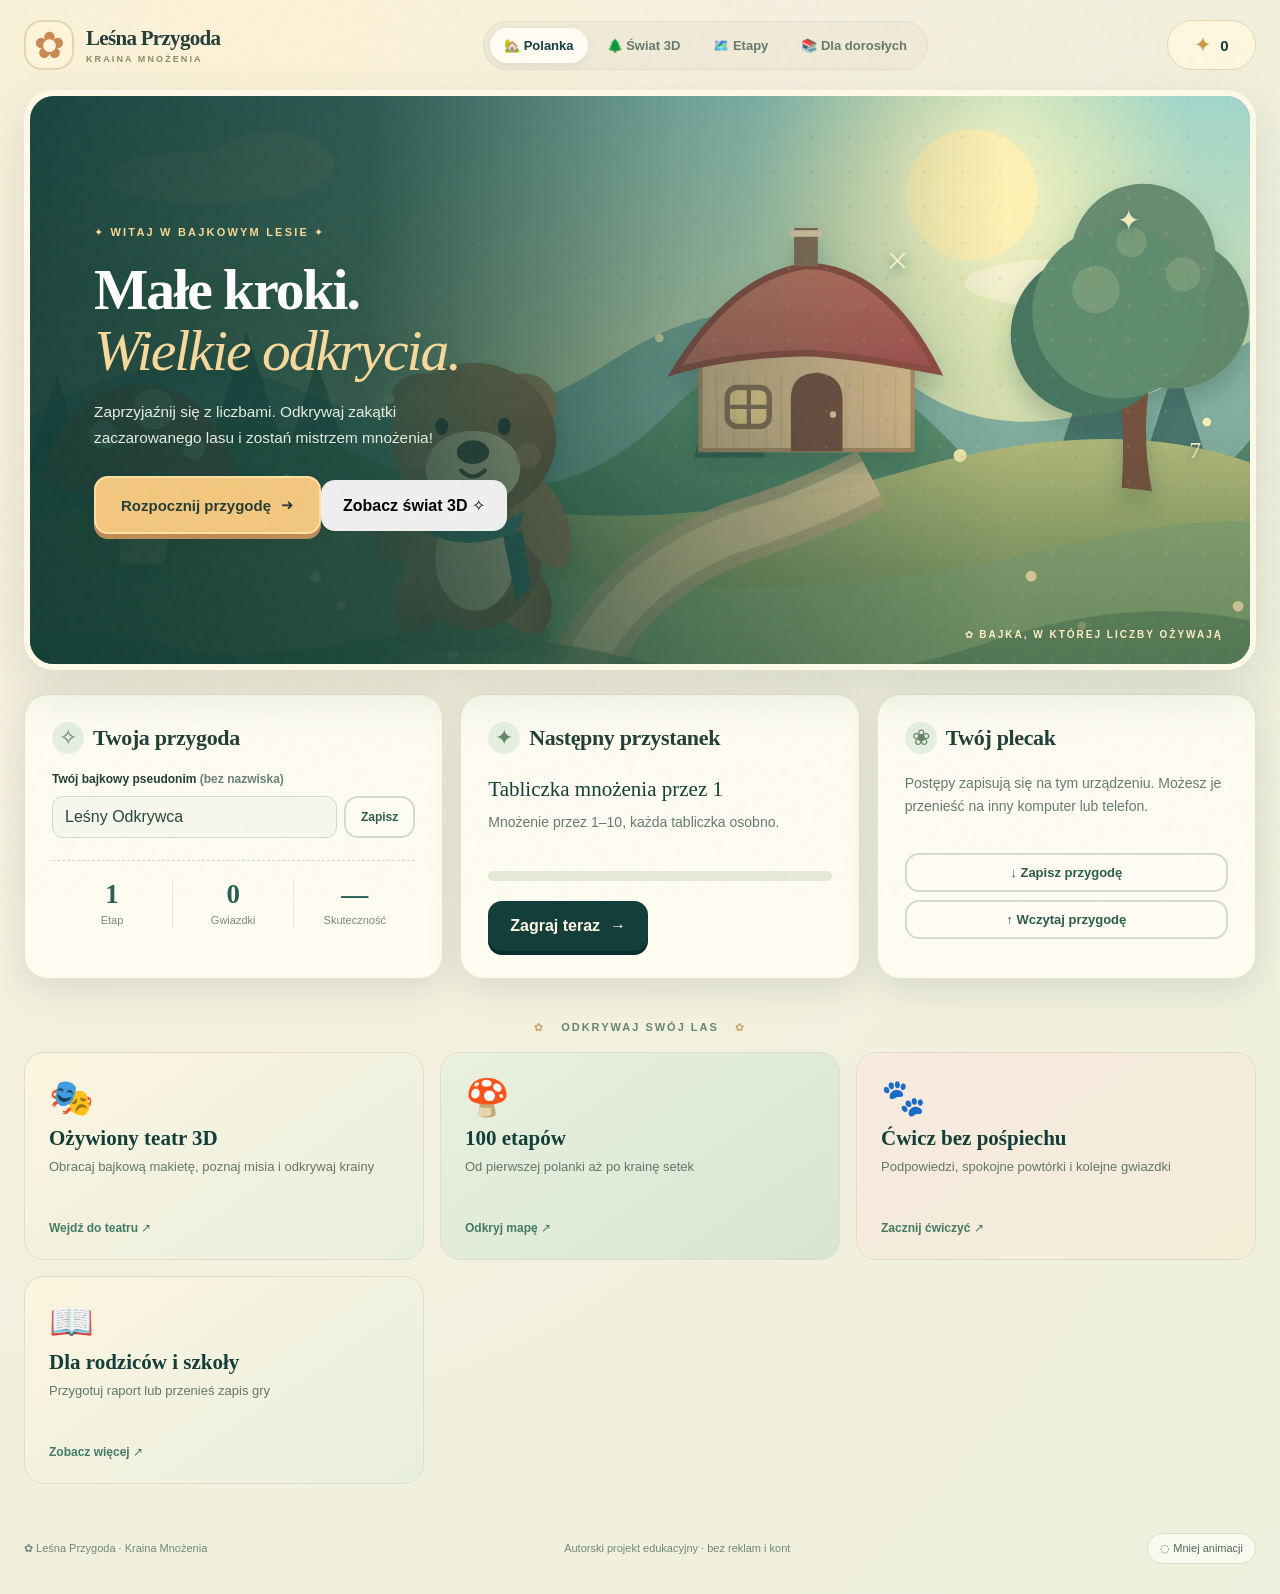
==== commit 6975ba93: "Dodaj stronę trójwymiarowego teatru, nawigację po 10 krainach i sterowanie kamerą" ====
--- a/index.html
+++ b/index.html
@@ -20,7 +20,8 @@
       </a>
       <nav class="main-nav" aria-label="Menu gry">
         <button class="nav-btn active" data-nav="home" aria-current="page">🏡 <span>Polanka</span></button>
-        <button class="nav-btn" data-nav="map">🗺️ <span>Mapa etapów</span></button>
+        <button class="nav-btn" data-nav="world">🌲 <span>Świat 3D</span></button>
+        <button class="nav-btn" data-nav="map">🗺️ <span>Etapy</span></button>
         <button class="nav-btn" data-nav="teacher">📚 <span>Dla dorosłych</span></button>
       </nav>
       <div class="header-points" title="Zebrane iskierki"><span aria-hidden="true">✦</span><strong id="header-points">0</strong></div>
@@ -101,7 +102,7 @@
             <span class="eyebrow">✦ WITAJ W BAJKOWYM LESIE ✦</span>
             <h1 id="welcome-title">Małe kroki.<br><em>Wielkie odkrycia.</em></h1>
             <p>Zaprzyjaźnij się z liczbami. Odkrywaj zakątki zaczarowanego lasu i zostań mistrzem mnożenia!</p>
-            <button class="btn btn-primary btn-hero" id="start-button">Rozpocznij przygodę <span aria-hidden="true">➜</span></button>
+            <div class="hero-actions"><button class="btn btn-primary btn-hero" id="start-button">Rozpocznij przygodę <span aria-hidden="true">➜</span></button><button class="btn btn-glass" data-nav="world">Zobacz świat 3D ✧</button></div>
           </div>
           <div class="hero-corner">✿ BAJKA, W KTÓREJ LICZBY OŻYWAJĄ</div>
         </div>
@@ -135,9 +136,60 @@
         </div>
         <div class="section-label"><span>✿</span> ODKRYWAJ SWÓJ LAS <span>✿</span></div>
         <div class="teaser-grid">
+          <button class="teaser" data-nav="world"><span class="teaser-emoji">🎭</span><strong>Ożywiony teatr 3D</strong><small>Obracaj bajkową makietę, poznaj misia i odkrywaj krainy</small><span class="teaser-arrow">Wejdź do teatru ↗</span></button>
           <button class="teaser" data-nav="map"><span class="teaser-emoji">🍄</span><strong>100 etapów</strong><small>Od pierwszej polanki aż po krainę setek</small><span class="teaser-arrow">Odkryj mapę ↗</span></button>
           <button class="teaser" id="quick-play"><span class="teaser-emoji">🐾</span><strong>Ćwicz bez pośpiechu</strong><small>Podpowiedzi, spokojne powtórki i kolejne gwiazdki</small><span class="teaser-arrow">Zacznij ćwiczyć ↗</span></button>
           <button class="teaser" data-nav="teacher"><span class="teaser-emoji">📖</span><strong>Dla rodziców i szkoły</strong><small>Przygotuj raport lub przenieś zapis gry</small><span class="teaser-arrow">Zobacz więcej ↗</span></button>
+        </div>
+      </section>
+
+
+      <section id="view-world" class="view" aria-labelledby="world-title" hidden>
+        <div class="page-heading">
+          <span class="eyebrow dark">AKT II · TEATR LALEK 3D</span>
+          <h1 id="world-title">Wejdź do zaczarowanego lasu</h1>
+          <p>To nie jest obrazek — oglądasz prawdziwą trójwymiarową makietę. Obracaj ją palcem, poznawaj bohaterów i odkrywaj kolejne krainy mnożenia.</p>
+        </div>
+        <div class="world-layout">
+          <div class="puppet-theater">
+            <div id="world-viewport" class="world-viewport" aria-label="Interaktywny widok bajkowej makiety w 3D">
+              <div class="world-placeholder" id="world-placeholder">
+                <span class="placeholder-star">✧</span>
+                <span class="placeholder-hill">🌲 🏡 🧸 🍄 🌳</span>
+                <p id="world-loading-message">Zaglądamy za kulisy bajkowego teatru…</p>
+                <button id="world-retry" class="btn btn-primary btn-small" hidden>Spróbuj ponownie</button>
+              </div>
+            </div>
+            <div class="world-controls" role="group" aria-label="Sterowanie kamerą">
+              <button class="world-control" id="world-turn-left" aria-label="Obróć w lewo" title="Obróć w lewo">↶</button>
+              <button class="world-control" id="world-reset" aria-label="Ustaw kamerę na początek" title="Widok początkowy">⌂</button>
+              <button class="world-control" id="world-turn-right" aria-label="Obróć w prawo" title="Obróć w prawo">↷</button>
+              <span class="world-control-caption">Przesuń palcem, aby obrócić · dotknij misia lub domku</span>
+            </div>
+            <p id="world-status" class="world-status" role="status" aria-live="polite">Witaj w teatrze matematycznych przygód.</p>
+          </div>
+          <aside class="world-panel" aria-labelledby="world-zone-title">
+            <span class="world-panel-eyebrow" id="world-zone-number">KRAINA 1 Z 10</span>
+            <div class="world-panel-emblem" id="world-zone-icon" aria-hidden="true">🌱</div>
+            <h2 id="world-zone-title">Polanka pierwszych kroków</h2>
+            <p id="world-zone-desc">Właśnie tutaj zaczyna się matematyczna przygoda.</p>
+            <div class="world-chapters-label">Wybierz krainę</div>
+            <div class="world-chapters" id="world-chapters" role="group" aria-label="Dziesięć krain leśnej przygody"></div>
+            <p id="world-zone-progress" class="world-zone-progress" aria-live="polite"></p>
+            <div class="world-action-buttons">
+              <button id="world-play" class="btn btn-primary">Zagraj w tej krainie →</button>
+              <button id="world-show-map" class="btn btn-outline">Zobacz jej 10 etapów</button>
+            </div>
+            <div class="world-settings">
+              <label for="world-quality">Jakość grafiki</label>
+              <select id="world-quality">
+                <option value="auto">Automatyczna (zalecana)</option>
+                <option value="eco">Oszczędna · starszy telefon</option>
+                <option value="standard">Pełna · mocne urządzenie</option>
+              </select>
+              <p>Scena 3D jest uruchamiana tylko po wejściu do teatru. Jeśli urządzenie jej nie obsłuży, wszystkie zadania pozostają dostępne na mapie.</p>
+            </div>
+          </aside>
         </div>
       </section>
 
--- a/styles.css
+++ b/styles.css
@@ -4,4 +4,12 @@
 @media(max-width:1100px){.site-header{gap:12px}.brand{min-width:auto}.brand strong{font-size:18px}.nav-btn{padding:9px}.dashboard-grid{grid-template-columns:1fr 1fr}.toolkit-panel{grid-column:span 2}.toolkit-panel p{min-height:0}.toolkit-buttons{flex-direction:row}.zone-grid{grid-template-columns:repeat(5,1fr)}.hero-copy{padding:40px}.hero h1{font-size:clamp(38px,5.3vw,60px)}}
 @media(max-width:720px){.app-shell{width:calc(100% - 22px)}.site-header{min-height:74px;flex-wrap:wrap;padding:12px 0 10px}.brand{gap:7px}.brand-symbol{width:39px;height:39px;font-size:28px;border-radius:12px}.brand strong{font-size:16px}.brand small{font-size:8px;letter-spacing:1px}.main-nav{order:3;width:100%;justify-content:space-between;margin-top:5px}.nav-btn{flex:1;padding:10px 4px;font-size:11px}.header-points{padding:8px 12px;min-width:65px}.hero{height:580px;min-height:0;border-radius:22px;border-width:4px}.landscape-svg{height:65%;top:35%;width:150%;left:-28%;transform:scale(1.05)}.hero:hover .landscape-svg{transform:scale(1.05)}.hero-shade{background:linear-gradient(180deg,#15483fe8 0%,#245c54d9 34%,#275f5388 52%,transparent 77%),linear-gradient(0deg,#173f3e44,transparent 40%)}.hero-copy{width:100%;height:auto;display:block;padding:32px 25px;position:absolute;top:0}.hero h1{font-size:clamp(35px,9vw,51px);letter-spacing:-1.2px;margin:15px 0}.hero p{font-size:14px;line-height:1.55;max-width:370px;margin-bottom:20px}.hero-corner{bottom:12px;right:10px;font-size:8px;letter-spacing:1px}.floating-letter{font-size:20px}.dashboard-grid,.teaser-grid,.teacher-grid{grid-template-columns:1fr}.toolkit-panel{grid-column:auto}.toolkit-buttons{flex-direction:column}.panel{padding:22px;border-radius:19px}.panel-heading h2{font-size:21px}.teaser-grid{gap:12px}.teaser{min-height:130px;padding:18px}.teaser-emoji{font-size:27px}.section-label{margin:28px 0 13px}.zone{padding:16px;border-radius:19px}.zone-head h2{font-size:18px}.zone-head p{font-size:12px}.zone-icon{width:44px;height:44px;font-size:25px;flex-shrink:0}.zone-grid{grid-template-columns:repeat(5,1fr);gap:5px}.level-btn{min-height:63px;border-radius:11px}.level-btn strong{font-size:16px}.level-btn small{font-size:9px}.page-heading{padding:18px 5px}.page-heading h1{font-size:32px;letter-spacing:-.6px}.game-top{gap:5px;flex-wrap:wrap}.game-top-title strong{font-size:18px}.game-top-title span{font-size:9px}.game-top .btn{font-size:11px;padding:9px}.game-score{font-size:14px;min-width:44px}.game-stage{min-height:655px;padding:20px 8px 35px}.stage-tree{font-size:110px;left:-5%;top:90px}.stage-friend{font-size:75px;left:2%;bottom:14px}.stage-mushroom{font-size:66px;right:1%;bottom:22px}.stage-flower{font-size:55px;right:3%;top:80px}.exercise-card{padding:22px 12px;border-radius:20px}.exercise-progress{gap:8px;font-size:11px}.expression{font-size:clamp(35px,10vw,60px)}.answer-field{height:60px;font-size:26px}.game-actions .btn{min-width:0;flex:1;font-size:12px;padding:12px 6px}.keyboard{gap:5px}.digit-key{min-height:47px}.report-stats{gap:5px}.report-stats strong{font-size:23px}.round-end h2{font-size:26px}.site-footer{justify-content:center;text-align:center;gap:9px}}
 @media(max-width:380px){.nav-btn span{font-size:10px}.brand strong{font-size:14px}.brand small{font-size:7px}.hero h1{font-size:35px}.hero-copy{padding:29px 20px}.hero{height:550px}.panel{padding:19px}.zone-grid{grid-template-columns:repeat(5,1fr)}.level-btn{min-height:58px}.expression{font-size:35px}}
-@media(prefers-reduced-motion:reduce){*,*:before,*:after{scroll-behavior:auto!important;animation:none!important;transition:none!important}}body.low-motion *,body.low-motion *:before,body.low-motion *:after{animation:none!important;transition:none!important}body.low-motion .sky-grain{display:none}+@media(prefers-reduced-motion:reduce){*,*:before,*:after{scroll-behavior:auto!important;animation:none!important;transition:none!important}}body.low-motion *,body.low-motion *:before,body.low-motion *:after{animation:none!important;transition:none!important}body.low-motion .sky-grain{display:none}
+/* Bezpośrednie ćwiczenie klasowe na tablicy interaktywnej */
+.class-chooser{display:flex;align-items:center;gap:12px;flex-wrap:wrap;padding:16px;background:#f1f3e5;border:1px solid #d9e2ce;border-radius:17px}
+.class-chooser label{font-weight:800;font-size:13px}
+.class-chooser select{padding:11px 14px;min-width:70px;border-radius:12px;border:2px solid #b8cbb9;background:#fffdf3;color:#245446;font-size:16px;font-weight:800}
+.class-chooser .btn{padding:11px 17px}
+@media(max-width:720px){.class-chooser{align-items:stretch}.class-chooser label{width:100%}.class-chooser .btn{flex:1}}
+
+.exercise-card.finished{min-height:365px}.exercise-card.finished .round-end{inset:0}
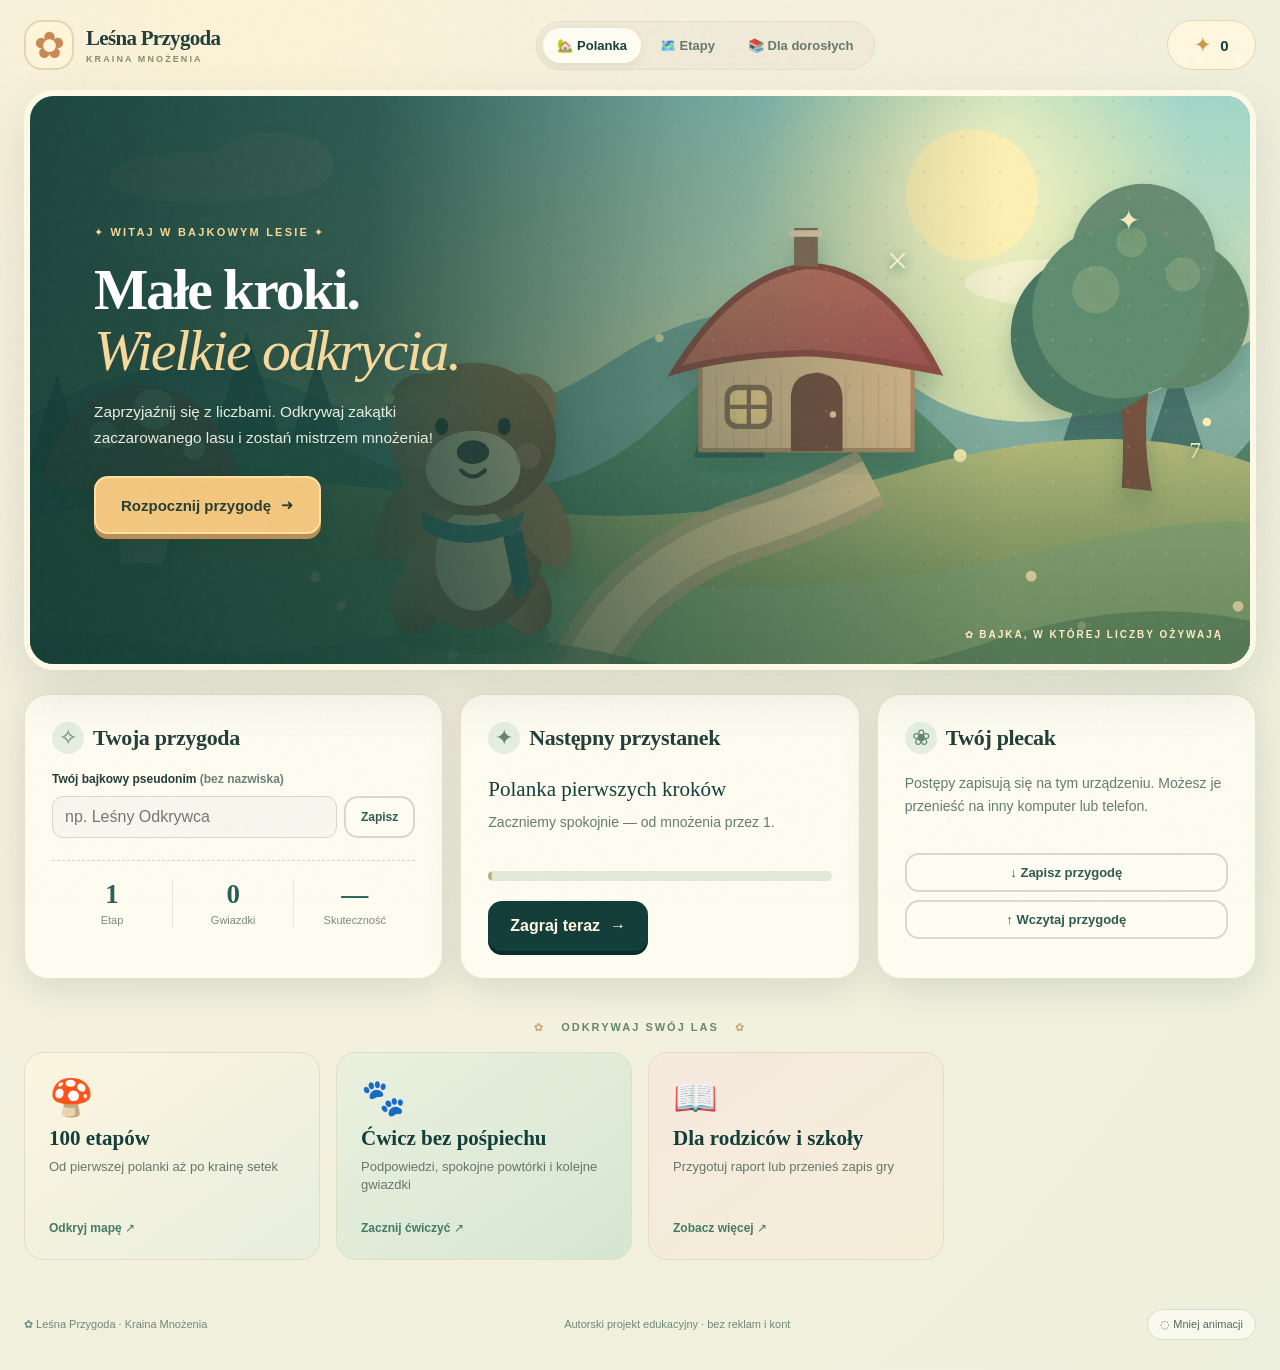
==== commit eb817381: "Wycofaj eksperymentalny teatr 3D, zachowaj grę i zapisy" ====
--- a/index.html
+++ b/index.html
@@ -20,7 +20,6 @@
       </a>
       <nav class="main-nav" aria-label="Menu gry">
         <button class="nav-btn active" data-nav="home" aria-current="page">🏡 <span>Polanka</span></button>
-        <button class="nav-btn" data-nav="world">🌲 <span>Świat 3D</span></button>
         <button class="nav-btn" data-nav="map">🗺️ <span>Etapy</span></button>
         <button class="nav-btn" data-nav="teacher">📚 <span>Dla dorosłych</span></button>
       </nav>
@@ -102,7 +101,7 @@
             <span class="eyebrow">✦ WITAJ W BAJKOWYM LESIE ✦</span>
             <h1 id="welcome-title">Małe kroki.<br><em>Wielkie odkrycia.</em></h1>
             <p>Zaprzyjaźnij się z liczbami. Odkrywaj zakątki zaczarowanego lasu i zostań mistrzem mnożenia!</p>
-            <div class="hero-actions"><button class="btn btn-primary btn-hero" id="start-button">Rozpocznij przygodę <span aria-hidden="true">➜</span></button><button class="btn btn-glass" data-nav="world">Zobacz świat 3D ✧</button></div>
+            <button class="btn btn-primary btn-hero" id="start-button">Rozpocznij przygodę <span aria-hidden="true">➜</span></button>
           </div>
           <div class="hero-corner">✿ BAJKA, W KTÓREJ LICZBY OŻYWAJĄ</div>
         </div>
@@ -136,62 +135,12 @@
         </div>
         <div class="section-label"><span>✿</span> ODKRYWAJ SWÓJ LAS <span>✿</span></div>
         <div class="teaser-grid">
-          <button class="teaser" data-nav="world"><span class="teaser-emoji">🎭</span><strong>Ożywiony teatr 3D</strong><small>Obracaj bajkową makietę, poznaj misia i odkrywaj krainy</small><span class="teaser-arrow">Wejdź do teatru ↗</span></button>
           <button class="teaser" data-nav="map"><span class="teaser-emoji">🍄</span><strong>100 etapów</strong><small>Od pierwszej polanki aż po krainę setek</small><span class="teaser-arrow">Odkryj mapę ↗</span></button>
           <button class="teaser" id="quick-play"><span class="teaser-emoji">🐾</span><strong>Ćwicz bez pośpiechu</strong><small>Podpowiedzi, spokojne powtórki i kolejne gwiazdki</small><span class="teaser-arrow">Zacznij ćwiczyć ↗</span></button>
           <button class="teaser" data-nav="teacher"><span class="teaser-emoji">📖</span><strong>Dla rodziców i szkoły</strong><small>Przygotuj raport lub przenieś zapis gry</small><span class="teaser-arrow">Zobacz więcej ↗</span></button>
         </div>
       </section>
 
-
-      <section id="view-world" class="view" aria-labelledby="world-title" hidden>
-        <div class="page-heading">
-          <span class="eyebrow dark">AKT II · TEATR LALEK 3D</span>
-          <h1 id="world-title">Wejdź do zaczarowanego lasu</h1>
-          <p>To nie jest obrazek — oglądasz prawdziwą trójwymiarową makietę. Obracaj ją palcem, poznawaj bohaterów i odkrywaj kolejne krainy mnożenia.</p>
-        </div>
-        <div class="world-layout">
-          <div class="puppet-theater">
-            <div id="world-viewport" class="world-viewport" aria-label="Interaktywny widok bajkowej makiety w 3D">
-              <div class="world-placeholder" id="world-placeholder">
-                <span class="placeholder-star">✧</span>
-                <span class="placeholder-hill">🌲 🏡 🧸 🍄 🌳</span>
-                <p id="world-loading-message">Zaglądamy za kulisy bajkowego teatru…</p>
-                <button id="world-retry" class="btn btn-primary btn-small" hidden>Spróbuj ponownie</button>
-              </div>
-            </div>
-            <div class="world-controls" role="group" aria-label="Sterowanie kamerą">
-              <button class="world-control" id="world-turn-left" aria-label="Obróć w lewo" title="Obróć w lewo">↶</button>
-              <button class="world-control" id="world-reset" aria-label="Ustaw kamerę na początek" title="Widok początkowy">⌂</button>
-              <button class="world-control" id="world-turn-right" aria-label="Obróć w prawo" title="Obróć w prawo">↷</button>
-              <span class="world-control-caption">Przesuń palcem, aby obrócić · dotknij misia lub domku</span>
-            </div>
-            <p id="world-status" class="world-status" role="status" aria-live="polite">Witaj w teatrze matematycznych przygód.</p>
-          </div>
-          <aside class="world-panel" aria-labelledby="world-zone-title">
-            <span class="world-panel-eyebrow" id="world-zone-number">KRAINA 1 Z 10</span>
-            <div class="world-panel-emblem" id="world-zone-icon" aria-hidden="true">🌱</div>
-            <h2 id="world-zone-title">Polanka pierwszych kroków</h2>
-            <p id="world-zone-desc">Właśnie tutaj zaczyna się matematyczna przygoda.</p>
-            <div class="world-chapters-label">Wybierz krainę</div>
-            <div class="world-chapters" id="world-chapters" role="group" aria-label="Dziesięć krain leśnej przygody"></div>
-            <p id="world-zone-progress" class="world-zone-progress" aria-live="polite"></p>
-            <div class="world-action-buttons">
-              <button id="world-play" class="btn btn-primary">Zagraj w tej krainie →</button>
-              <button id="world-show-map" class="btn btn-outline">Zobacz jej 10 etapów</button>
-            </div>
-            <div class="world-settings">
-              <label for="world-quality">Jakość grafiki</label>
-              <select id="world-quality">
-                <option value="auto">Automatyczna (zalecana)</option>
-                <option value="eco">Oszczędna · starszy telefon</option>
-                <option value="standard">Pełna · mocne urządzenie</option>
-              </select>
-              <p>Scena 3D jest uruchamiana tylko po wejściu do teatru. Jeśli urządzenie jej nie obsłuży, wszystkie zadania pozostają dostępne na mapie.</p>
-            </div>
-          </aside>
-        </div>
-      </section>
 
       <section id="view-map" class="view" aria-labelledby="map-title" hidden>
         <div class="page-heading"><span class="eyebrow dark">MAPA PRZYGODY</span><h1 id="map-title">Sto kroków przez zaczarowany las</h1><p>Otwieraj kolejne etapy. Najpierw nauczymy się małej tabliczki, a później wyruszymy znacznie dalej.</p></div>
--- a/styles.css
+++ b/styles.css
@@ -13,3 +13,87 @@
 @media(max-width:720px){.class-chooser{align-items:stretch}.class-chooser label{width:100%}.class-chooser .btn{flex:1}}
 
 .exercise-card.finished{min-height:365px}.exercise-card.finished .round-end{inset:0}
+
+
+/* === ETAP II: LEŚNY TEATR LALEK 3D === */
+.hero-actions{display:flex;flex-wrap:wrap;gap:15px;align-items:center}
+.btn-glass{color:#fff8e6;border-color:#fff1d4a8;background:#ffffff16;padding:16px 21px}
+.btn-glass:hover:not(:disabled){background:#ffffff31}
+.teaser-grid{grid-template-columns:repeat(4,minmax(0,1fr))}
+.teaser{min-width:0}
+.world-layout{display:grid;grid-template-columns:minmax(0,1.64fr) minmax(290px,.9fr);gap:20px;align-items:stretch;margin-bottom:30px}
+.puppet-theater{background:#e5ecde;border:5px solid #fff9e8;border-radius:27px;overflow:hidden;box-shadow:0 15px 38px #204d3e25;min-width:0}
+.world-viewport{height:clamp(390px,49vw,595px);width:100%;overflow:hidden;position:relative;background:radial-gradient(ellipse at 56% 22%,#ecedc0 0,#b8d9d0 55%,#7baf95 100%);isolation:isolate}
+.world-viewport canvas.puppet-canvas{display:block;position:absolute;inset:0;width:100%;height:100%;touch-action:pan-y}
+.world-placeholder{position:absolute;inset:0;display:flex;flex-direction:column;align-items:center;justify-content:center;text-align:center;gap:16px;padding:20px;background:radial-gradient(ellipse at 50% 70%,#a2cfa0 0,#a6cec1 45%,#b8dcd4 100%);color:#2a5549}
+.world-placeholder.is-hidden{display:none}
+.placeholder-star{font-size:48px;color:#f8e3ac;animation:float 3s ease-in-out infinite}
+.placeholder-hill{display:block;font-size:clamp(32px,6vw,70px);filter:drop-shadow(0 15px 6px #3c685b42);line-height:1.7}
+.world-placeholder p{font-family:Georgia,serif;font-size:18px;max-width:300px;margin:0;line-height:1.5}
+.world-controls{display:flex;align-items:center;gap:9px;padding:13px 18px;background:#f3f1df;border-top:1px solid #e1dfc6}
+.world-control{width:39px;height:39px;display:grid;place-items:center;border:1px solid #cfddcc;border-radius:12px;background:#fffdf0;color:#285d4a;font-size:23px;font-weight:800}
+.world-control:hover{background:#e1eddc}
+.world-control:focus-visible,.world-chapter:focus-visible,.world-settings select:focus-visible{outline:3px solid #efbf77;outline-offset:2px}
+.world-control-caption{color:#627a6b;font-size:12px;margin-left:auto;line-height:1.4}
+.world-status{font-size:13px;color:#496e5d;margin:0;padding:0 18px 13px;min-height:30px;background:#f3f1df;line-height:1.5}
+.world-panel{border:1px solid #e3dfc7;border-radius:26px;background:linear-gradient(180deg,#fffaf0,#f0f1df);padding:25px;box-shadow:var(--shadow);display:flex;flex-direction:column;min-width:0}
+.world-panel-eyebrow{font-size:11px;font-weight:850;letter-spacing:2px;color:#a07943}
+.world-panel-emblem{margin:12px 0;font-size:54px;width:88px;height:88px;border-radius:25px;display:grid;place-items:center;background:#e5eedc;border:1px solid #d4e2ce}
+.world-panel h2{font-family:Georgia,"Times New Roman",serif;font-size:clamp(25px,2.4vw,33px);line-height:1.12;letter-spacing:-.8px;margin:6px 0 12px;color:#214e40}
+.world-panel>p{font-size:14px;color:#6b806f;line-height:1.57}
+.world-chapters-label{font-weight:850;letter-spacing:.2px;font-size:12px;color:#50715d;margin:12px 0 10px}
+.world-chapters{display:grid;grid-template-columns:repeat(5,minmax(0,1fr));gap:8px}
+.world-chapter{aspect-ratio:1;border:2px solid #d7dfca;border-radius:14px;background:#fbfdf2;display:flex;flex-direction:column;align-items:center;justify-content:center;gap:1px;color:#466853;min-width:0}
+.world-chapter span{font-size:19px;line-height:1.1}
+.world-chapter small{font-size:11px;font-weight:900}
+.world-chapter.selected{background:#fae4b6;border-color:#d2a66b;color:#634a35;box-shadow:0 3px 0 #d6b581}
+.world-chapter:hover{transform:translateY(-2px)}
+.world-zone-progress{margin:13px 0 14px;color:#4c7560!important;font-weight:800;min-height:21px}
+.world-action-buttons{display:flex;flex-direction:column;gap:10px;margin-top:auto}
+.world-action-buttons .btn{width:100%;min-height:47px;font-size:13px}
+.world-settings{margin-top:20px;padding-top:15px;border-top:1px dashed #c9d7bf;display:flex;flex-direction:column;gap:9px}
+.world-settings label{font-weight:850;font-size:12px;color:#486a58}
+.world-settings select{width:100%;padding:12px 10px;border:1px solid #ccd6c2;border-radius:11px;background:#fffdf3;color:#335b47;font-weight:700;font-size:12px;min-width:0}
+.world-settings p{font-size:11px;color:#718577;line-height:1.6;margin:0}
+@media(max-width:1150px){
+  .teaser-grid{grid-template-columns:repeat(2,minmax(0,1fr))}
+  .world-layout{grid-template-columns:minmax(0,1.25fr) minmax(280px,1fr)}
+  .world-viewport{height:510px}
+  .world-panel{padding:19px}
+}
+@media(max-width:850px){
+  .world-layout{grid-template-columns:minmax(0,1fr)}
+  .world-viewport{height:min(72vw,570px);min-height:360px}
+  .world-panel{max-width:none}
+  .world-action-buttons{flex-direction:row}
+  .world-action-buttons .btn{flex:1;min-width:0}
+  .world-controls{gap:7px}
+}
+@media(max-width:720px){
+  .teaser-grid{grid-template-columns:1fr}
+  .nav-btn{min-width:0}
+  .nav-btn span{display:inline}
+  .world-layout{gap:12px}
+  .puppet-theater,.world-panel{border-radius:20px}
+  .puppet-theater{border-width:3px}
+  .world-viewport{height:390px;min-height:0}
+  .world-controls{padding:10px;gap:6px;flex-wrap:wrap}
+  .world-control{width:42px;height:42px}
+  .world-control-caption{font-size:10px;flex:1;min-width:135px}
+  .world-status{padding:0 11px 11px}
+  .world-panel{padding:21px}
+  .world-panel h2{font-size:27px}
+  .world-panel-emblem{width:66px;height:66px;font-size:39px}
+  .world-action-buttons{flex-direction:column}
+  .hero-actions{gap:8px}
+  .hero-actions .btn{font-size:12px;padding:12px 14px;min-height:46px}
+}
+@media(max-width:380px){
+  .world-viewport{height:345px}
+  .nav-btn{font-size:10px}
+  .nav-btn span{font-size:9px}
+  .hero-actions .btn{font-size:11px;padding:10px 11px}
+}
+
+/* Komunikat awaryjny musi znajdować się nad canvasem po utracie WebGL. */
+.world-placeholder{z-index:2}
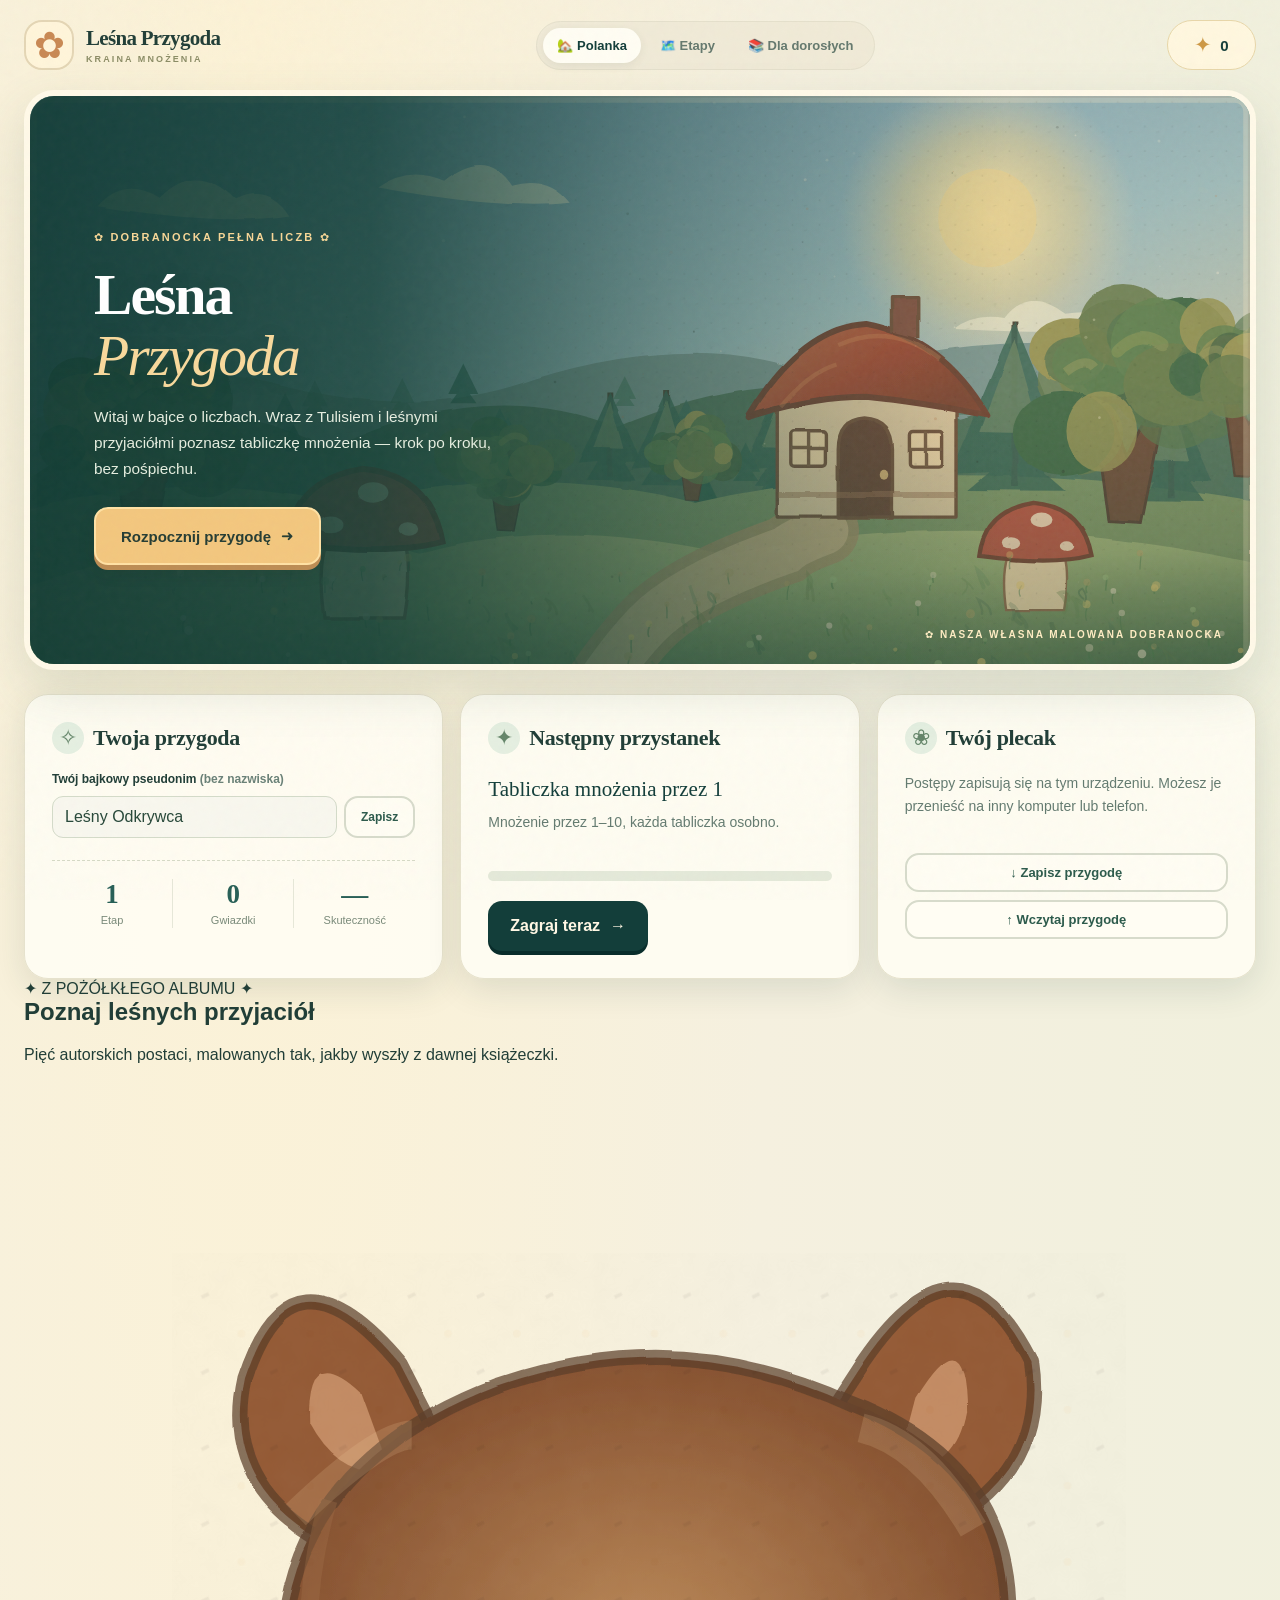
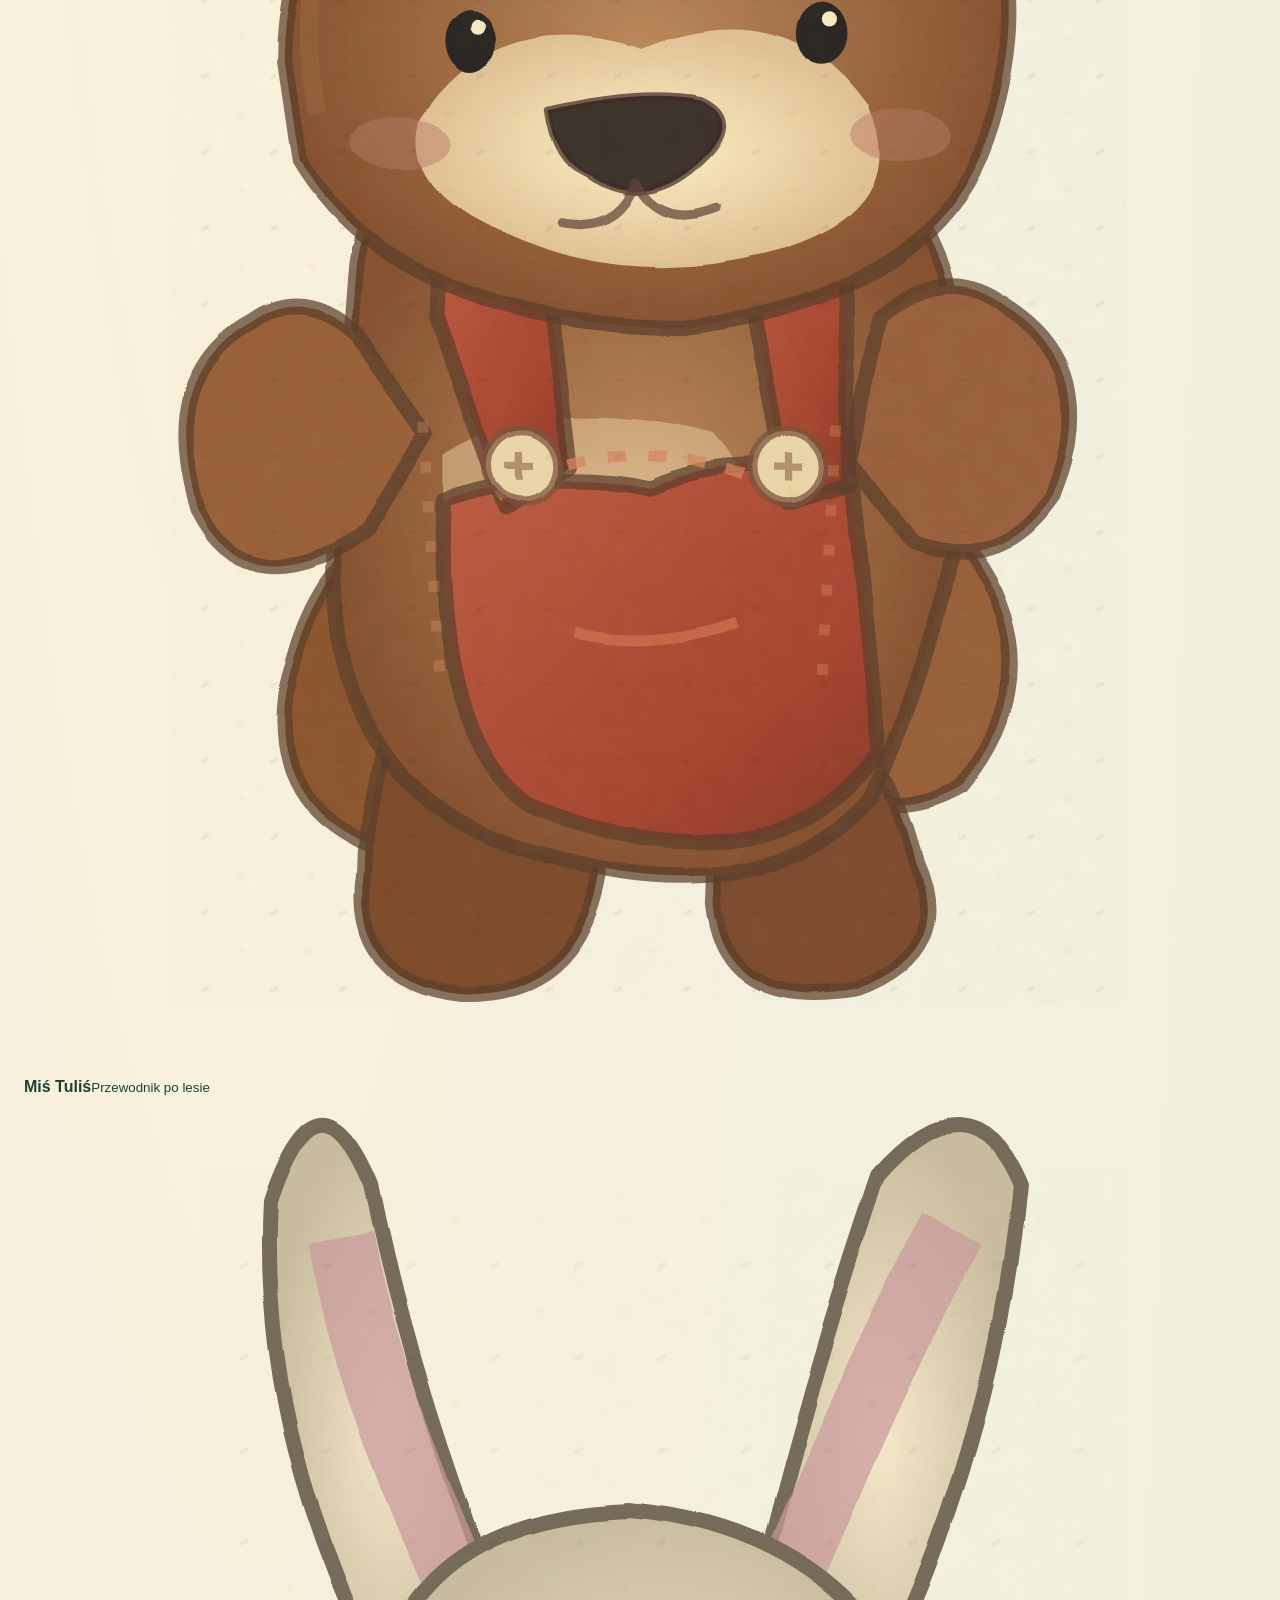
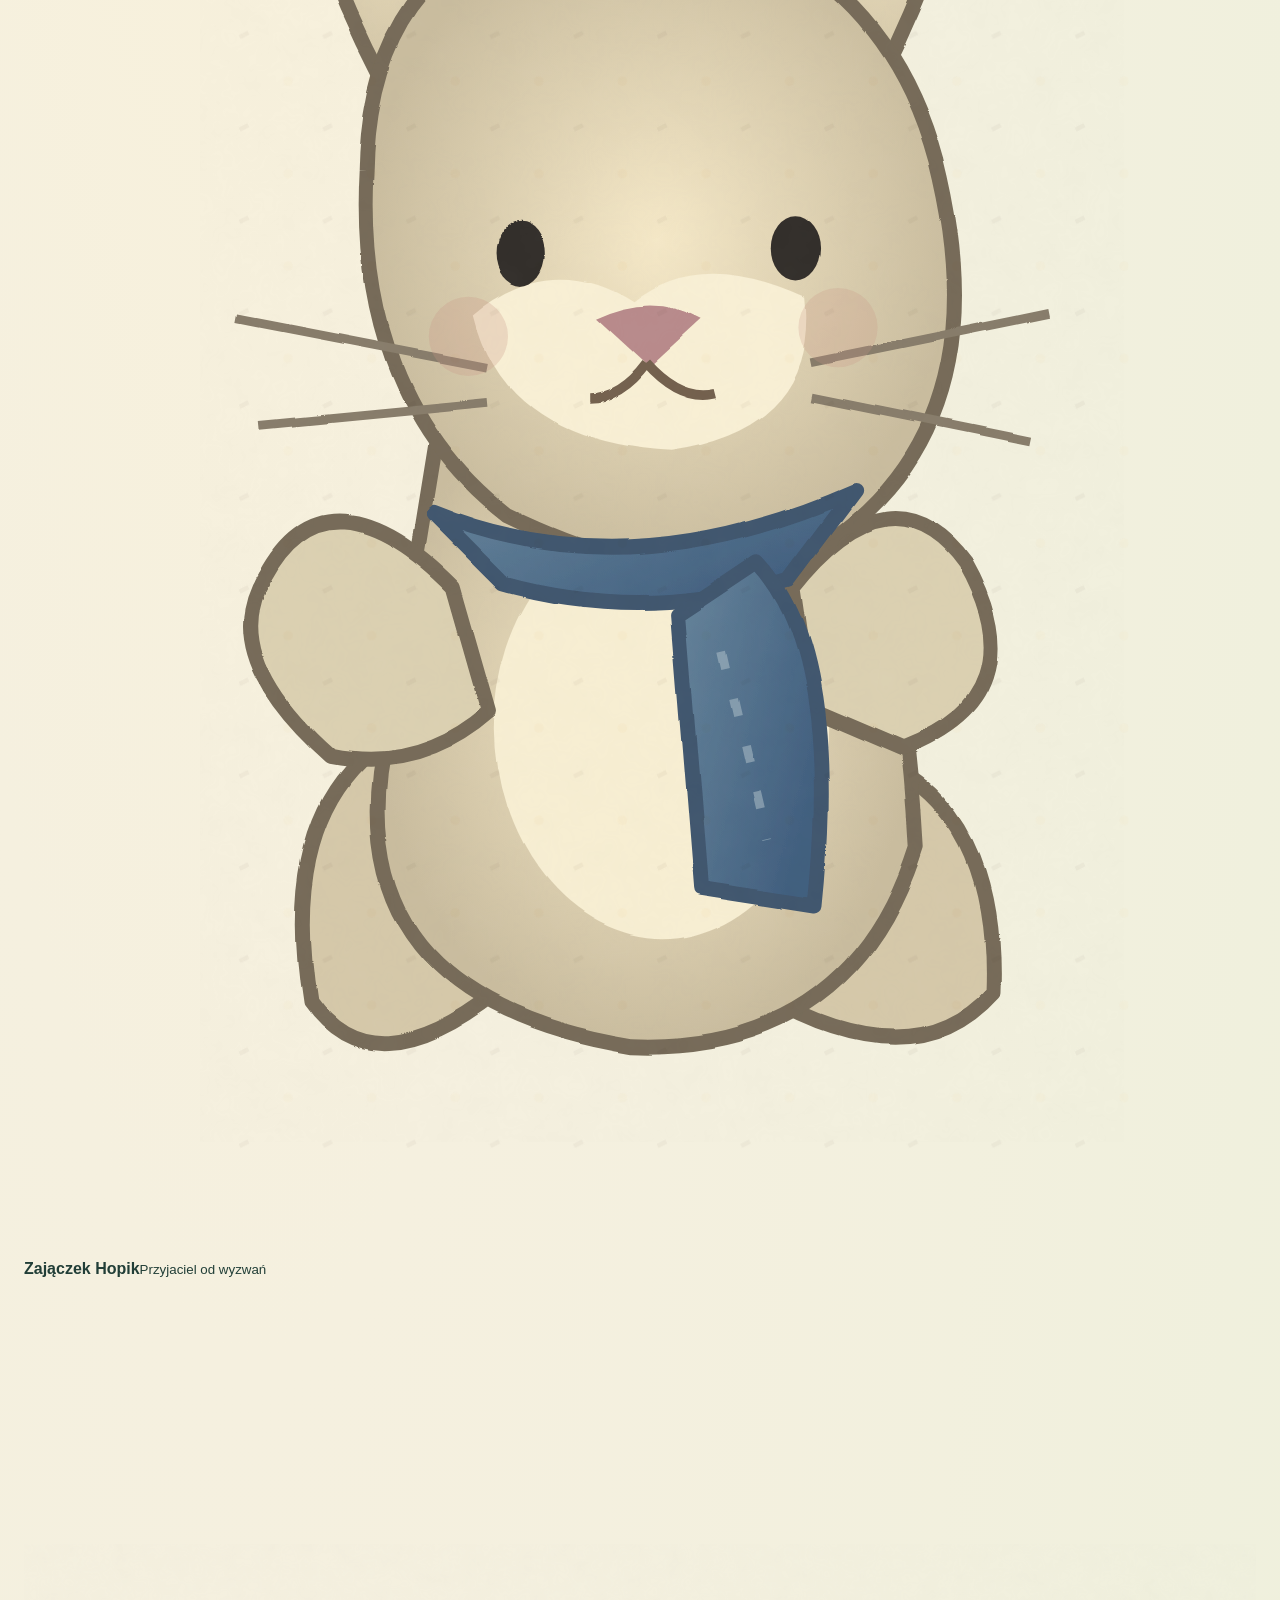
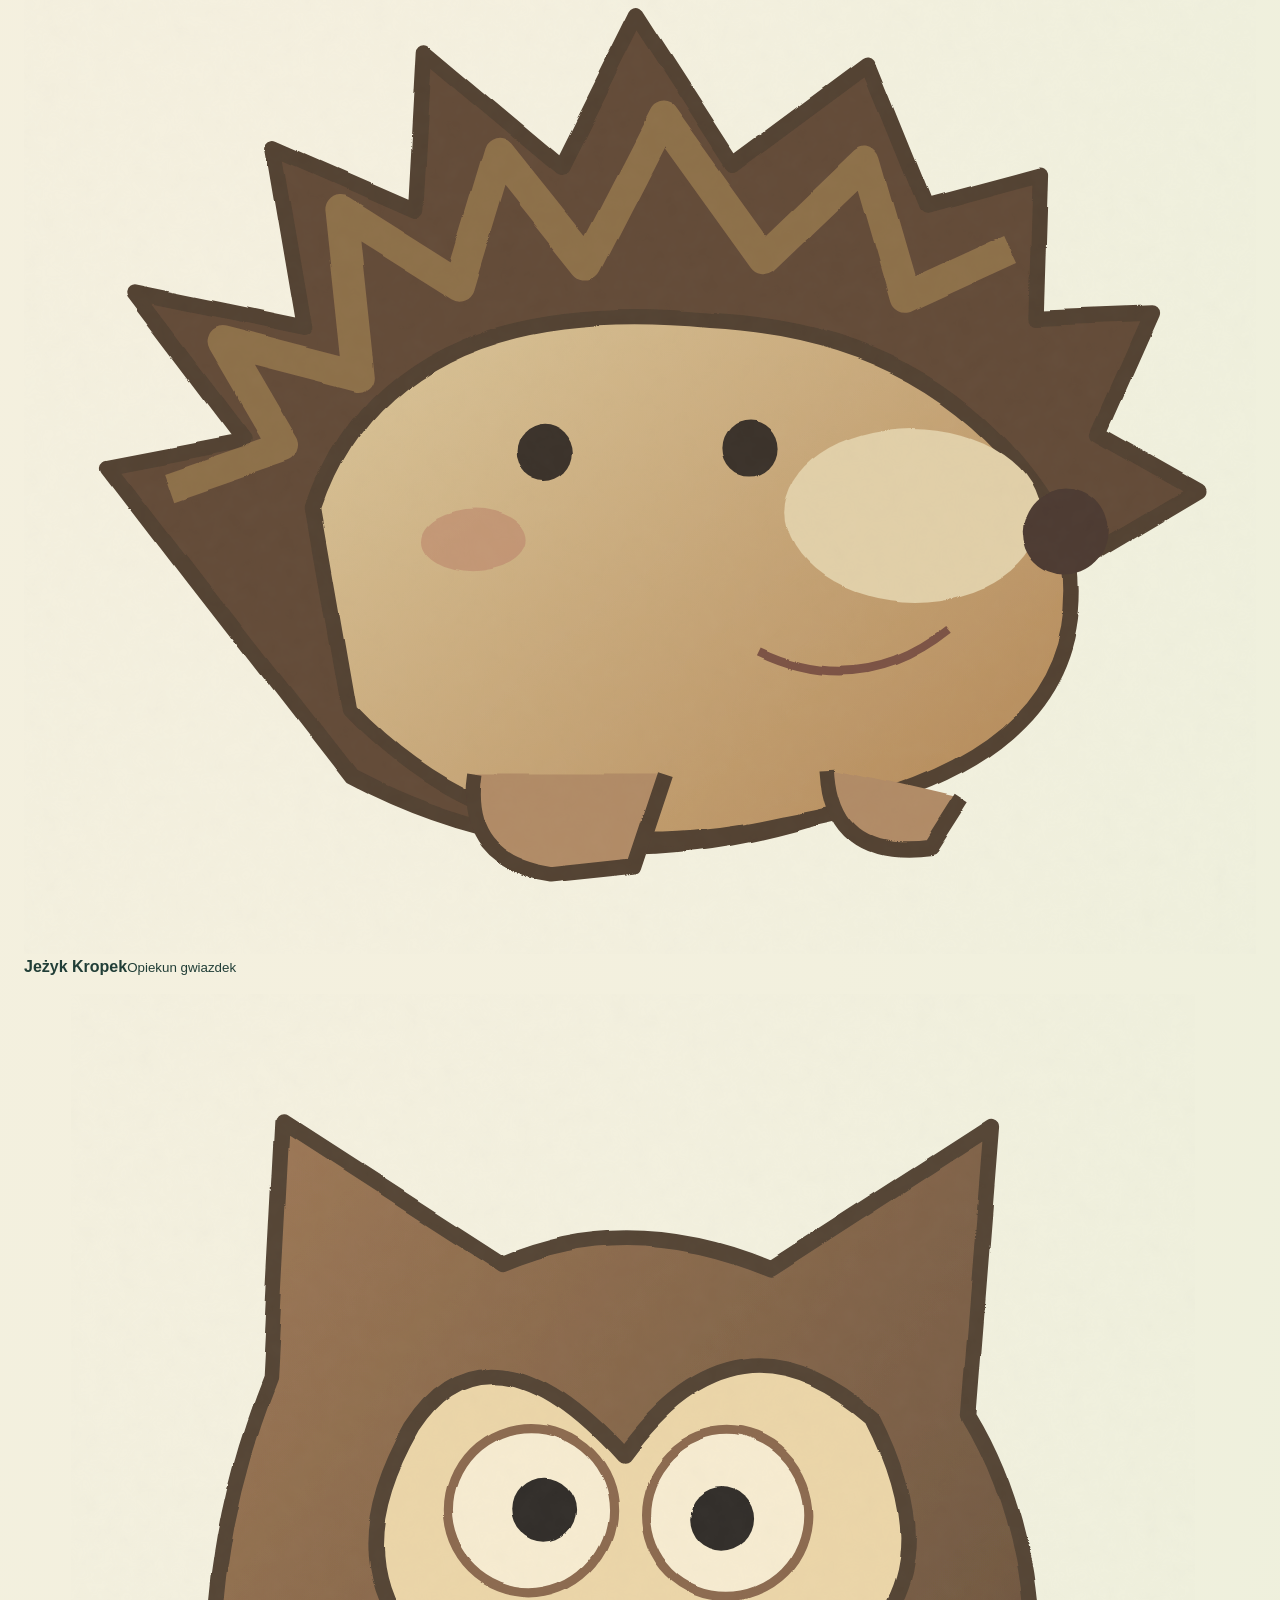
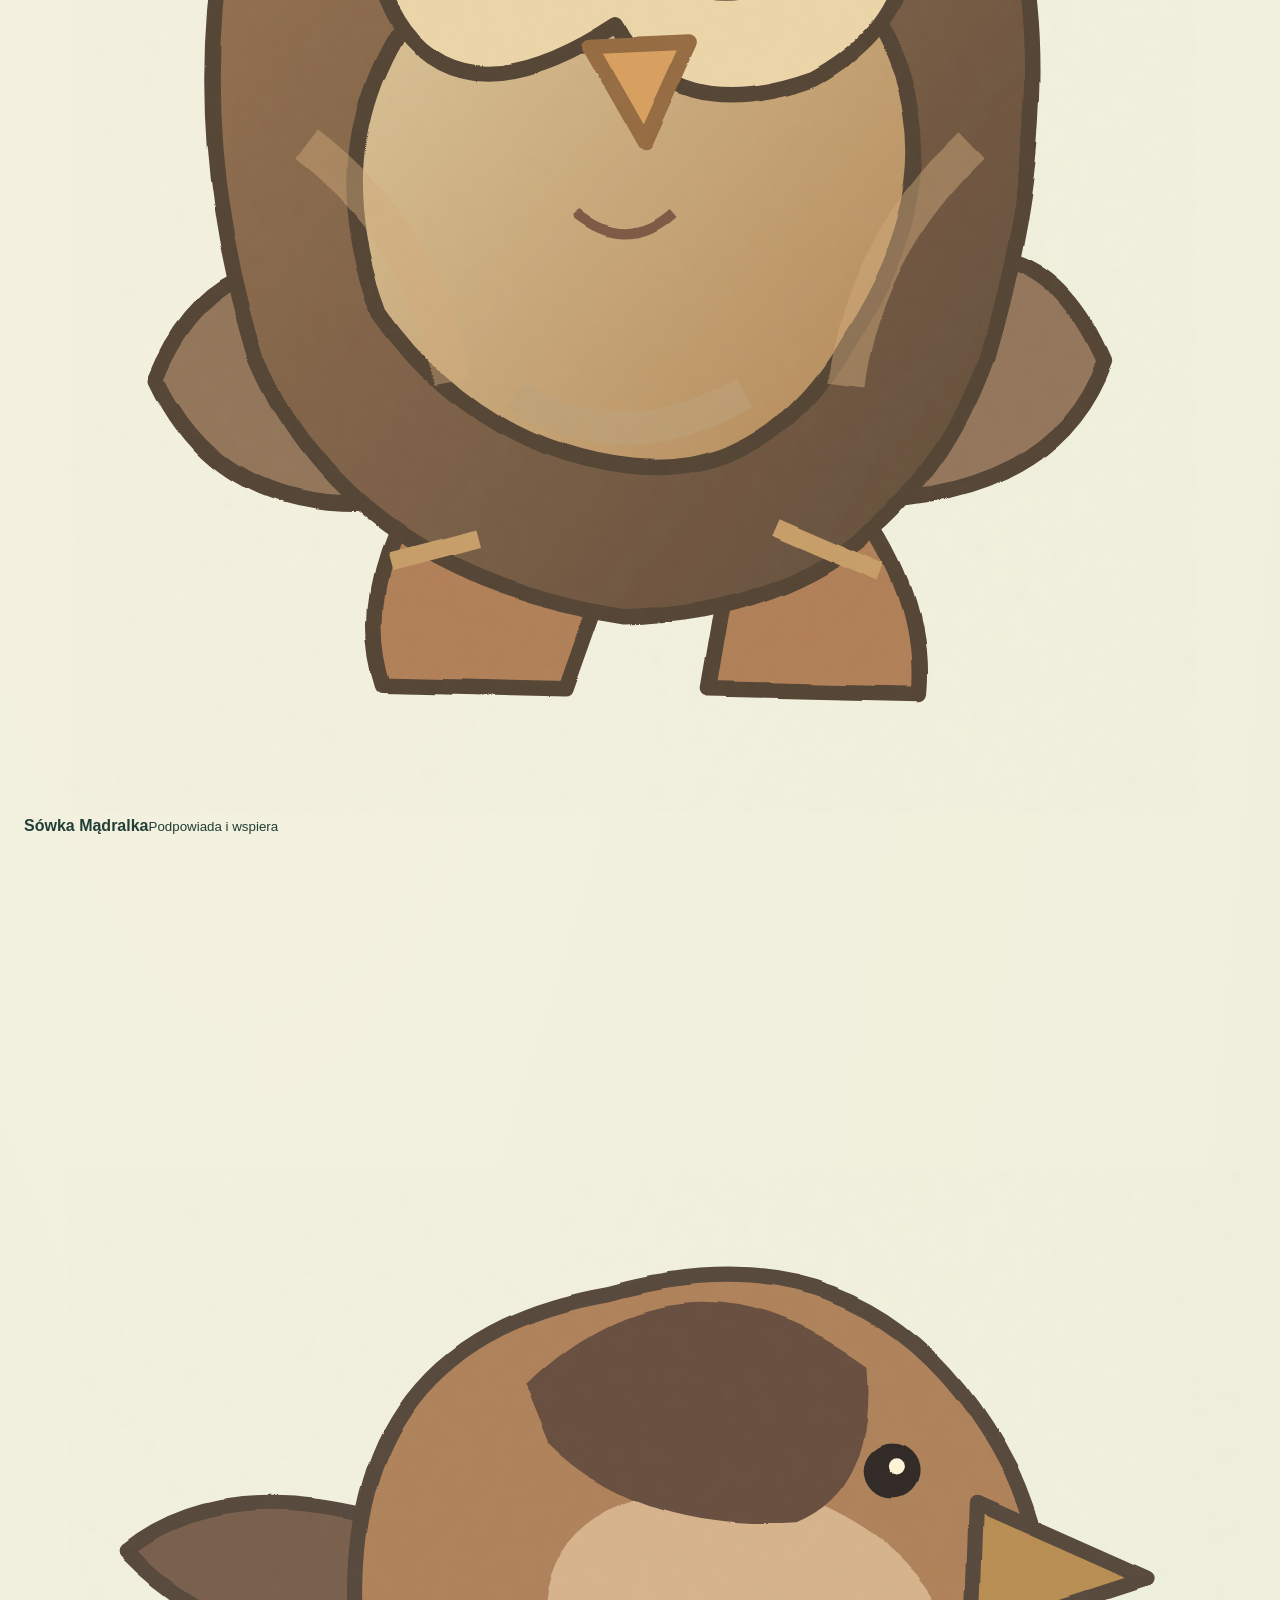
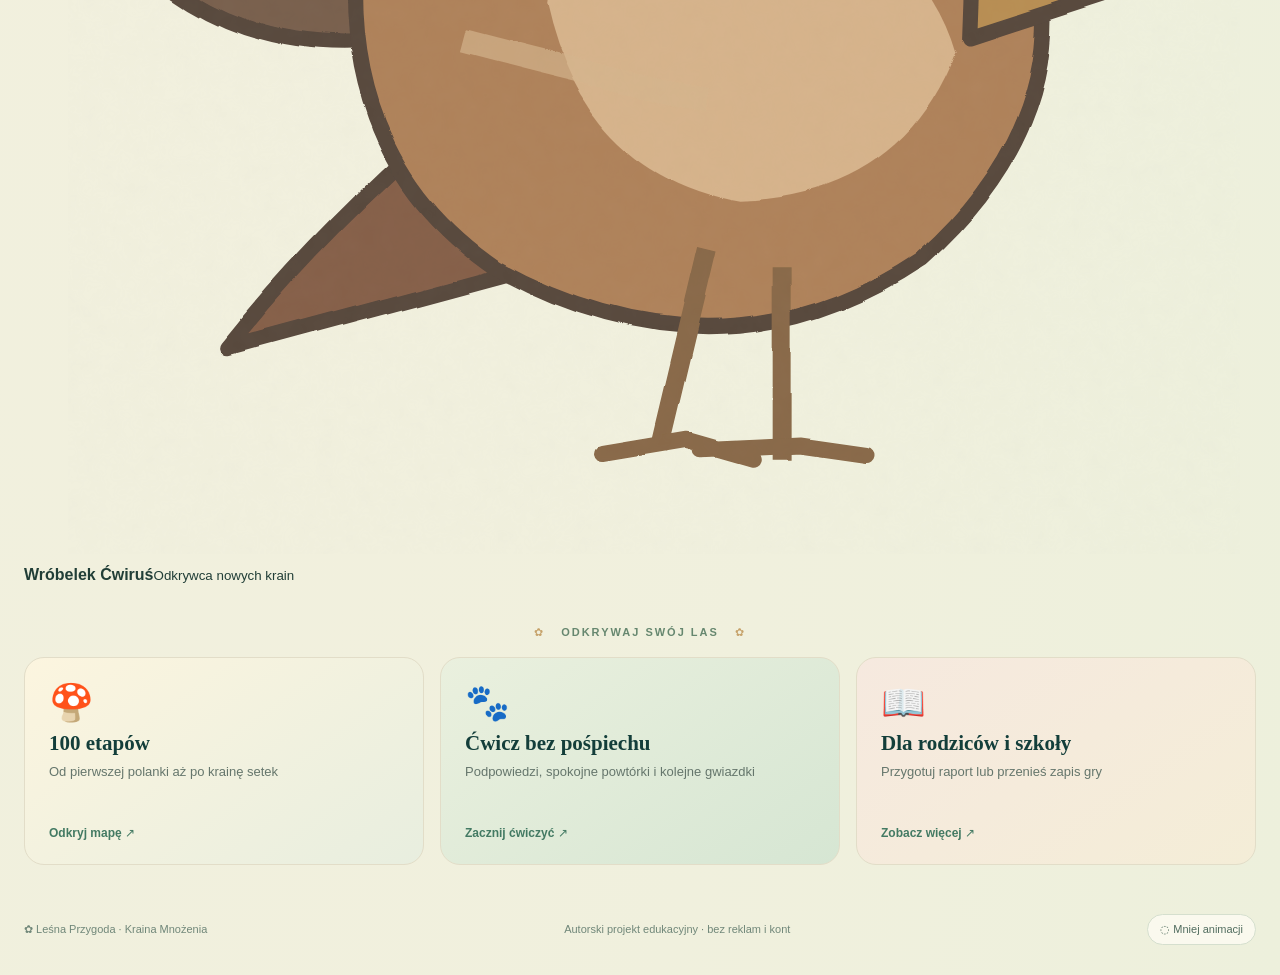
==== commit f64ab294: "Wprowadź zaakceptowaną oprawę PRL: malowany las, pięciu bohaterów, bajkową mapę i scenę quizu" ====
--- a/index.html
+++ b/index.html
@@ -7,6 +7,7 @@
   <meta name="description" content="Leśna Przygoda — bezpłatna gra do nauki tabliczki mnożenia. 100 etapów, własna bajkowa kraina, zapis postępów bez konta.">
   <title>Leśna Przygoda | Kraina Mnożenia</title>
   <link rel="stylesheet" href="./styles.css">
+  <link rel="stylesheet" href="./vintage.css">
   <script src="./app.js" defer></script>
 </head>
 <body>
@@ -30,80 +31,19 @@
       <section id="view-home" class="view active" aria-labelledby="welcome-title">
         <div class="hero">
           <div class="landscape" id="landscape" aria-hidden="true">
-            <svg class="landscape-svg" viewBox="0 0 1200 620" preserveAspectRatio="xMidYMid slice" role="presentation">
-              <defs>
-                <linearGradient id="sky" x1="0" x2="0" y1="0" y2="1"><stop stop-color="#9ad6cf"/><stop offset=".62" stop-color="#dddfaa"/><stop offset="1" stop-color="#f0c78d"/></linearGradient>
-                <radialGradient id="sun"><stop stop-color="#fff7ca" stop-opacity="1"/><stop offset="1" stop-color="#fff4a2" stop-opacity="0"/></radialGradient>
-                <linearGradient id="hill" x1="0" x2=".6" y1="0" y2="1"><stop stop-color="#7eae7d"/><stop offset="1" stop-color="#396b5c"/></linearGradient>
-                <linearGradient id="ground" x1="0" x2="0" y1="0" y2="1"><stop stop-color="#b7bc7a"/><stop offset="1" stop-color="#6a8b58"/></linearGradient>
-                <linearGradient id="roof" x1="0" x2="1" y1="0" y2=".9"><stop stop-color="#d98466"/><stop offset="1" stop-color="#a75151"/></linearGradient>
-                <linearGradient id="bearBody" x1="0" x2="1" y1="0" y2=".7"><stop stop-color="#c99c6a"/><stop offset=".6" stop-color="#a8724c"/><stop offset="1" stop-color="#865a3d"/></linearGradient>
-                <filter id="soft"><feGaussianBlur stdDeviation="18"/></filter>
-                <filter id="shad"><feDropShadow dx="0" dy="12" stdDeviation="11" flood-color="#184842" flood-opacity=".27"/></filter>
-                <pattern id="wood" width="30" height="30" patternUnits="userSpaceOnUse"><path d="M6 0V30M22 0V30" stroke="#794c39" stroke-opacity=".18" stroke-width="2"/></pattern>
-                <pattern id="speckle" width="35" height="33" patternUnits="userSpaceOnUse"><circle cx="3" cy="9" r="1.3" fill="#ffefc0" opacity=".23"/><circle cx="24" cy="18" r="1.1" fill="#113c36" opacity=".18"/></pattern>
-              </defs>
-              <rect width="1200" height="620" fill="url(#sky)"/>
-              <circle cx="908" cy="138" r="210" fill="url(#sun)"/><circle cx="908" cy="138" r="61" fill="#fff1b2" opacity=".9"/>
-              <g class="distant-clouds" opacity=".7" fill="#faf5d8"><ellipse cx="195" cy="122" rx="88" ry="24"/><ellipse cx="259" cy="110" rx="57" ry="30"/><ellipse cx="1000" cy="220" rx="99" ry="23"/><ellipse cx="1060" cy="203" rx="49" ry="26"/></g>
-              <path d="M0 365Q150 256 290 322T574 292T840 305T1200 252V620H0Z" fill="#83afa0"/>
-              <path d="M0 420Q170 300 341 380T630 337T899 379T1200 320V620H0Z" fill="url(#hill)"/>
-              <g class="far-trees" opacity=".7" fill="#315c55">
-                <path d="M31 395l28-90 28 90zM95 395l22-70 22 70zM202 368l33-103 33 103zM275 370l25-78 25 78zM650 382l33-113 33 113zM734 373l27-89 27 89zM992 368l35-102 35 102zM1071 375l26-80 26 80z"/>
-              </g>
-              <path d="M0 451Q210 379 416 420T840 396T1200 401V620H0Z" fill="url(#ground)"/>
-              <path d="M0 500Q270 455 500 490T980 467T1200 481V620H0Z" fill="#8da874"/>
-              <path d="M530 620Q564 500 688 452Q756 432 815 401" fill="none" stroke="#c9ae85" stroke-width="58" opacity=".78"/>
-              <path d="M530 620Q564 500 688 452Q756 432 815 401" fill="none" stroke="#f6d7a1" stroke-width="36" opacity=".64"/>
-              <g class="big-tree" filter="url(#shad)" transform="translate(1060 390)">
-                <path d="M-13 20Q-9-45-18-105L-7-118L17-101Q3-36 15 23Z" fill="#75513d"/>
-                <circle cx="-41" cy="-122" r="75" fill="#47755e"/><circle cx="35" cy="-142" r="70" fill="#608769"/><circle cx="7" cy="-195" r="67" fill="#678b71"/><circle cx="-16" cy="-143" r="80" fill="#5f8c6e"/>
-                <g fill="#a8b98a" opacity=".35"><circle cx="-37" cy="-164" r="22"/><circle cx="44" cy="-178" r="16"/><circle cx="-4" cy="-208" r="14"/></g>
-              </g>
-              <g filter="url(#shad)" transform="translate(755 343)">
-                <path d="M-99 32V-42Q-100-85-58-104H62Q98-74 98-42V32Z" fill="#dfbc8e" stroke="#b68e65" stroke-width="4"/>
-                <path d="M-123-41Q-68-130 0-139Q72-137 121-41Q43-56 0-58Q-75-56-123-41Z" fill="url(#roof)" stroke="#954e43" stroke-width="6"/>
-                <path d="M-15 33V-16Q-15-39 10-40Q33-37 33-15V33Z" fill="#7b5140"/><circle cx="24" cy="-1" r="3" fill="#eed6a5"/>
-                <rect x="-74" y="-26" width="39" height="36" rx="9" fill="#f9d491" stroke="#8e7057" stroke-width="5"/><path d="M-54-26V10M-74-8h39" stroke="#8e7057" stroke-width="4"/>
-                <rect x="-97" y="-39" width="191" height="70" fill="url(#wood)" opacity=".6"/>
-                <path d="M-12-139V-174H10V-138" fill="#906f59"/><path d="M-16-169H14" stroke="#f1d9b4" stroke-width="6"/>
-              </g>
-              <g class="mushroom left-mushroom" transform="translate(134 463)" filter="url(#shad)">
-                <path d="M-15 17Q-25-38-11-74H26Q38-27 23 17Z" fill="#f2dcab"/><path d="M-90-60Q-63-150 5-148Q72-146 93-60Q0-27-90-60Z" fill="#bd674f"/><g fill="#edc9ad"><circle cx="-32" cy="-102" r="13"/><circle cx="15" cy="-126" r="19"/><circle cx="52" cy="-89" r="10"/></g>
-              </g>
-              <g class="tiny-flowers" fill="#ffe5b0">
-                <circle cx="299" cy="493" r="5"/><circle cx="323" cy="519" r="4"/><circle cx="963" cy="492" r="5"/><circle cx="1010" cy="538" r="4"/><circle cx="427" cy="565" r="5"/><circle cx="1155" cy="520" r="5"/>
-              </g>
-              <g class="puppet" filter="url(#shad)" transform="translate(445 441)">
-                <ellipse cx="0" cy="105" rx="72" ry="18" fill="#295342" opacity=".25"/>
-                <ellipse cx="-50" cy="72" rx="24" ry="34" fill="url(#bearBody)" transform="rotate(19 -50 72)"/>
-                <ellipse cx="48" cy="72" rx="24" ry="34" fill="url(#bearBody)" transform="rotate(-19 48 72)"/>
-                <ellipse cx="0" cy="24" rx="65" ry="77" fill="url(#bearBody)"/><ellipse cx="2" cy="35" rx="37" ry="48" fill="#e4c69b"/>
-                <g class="puppet-arm"><ellipse cx="-62" cy="-3" rx="23" ry="46" transform="rotate(30 -62 -3)" fill="#ae7e56"/><ellipse cx="64" cy="0" rx="23" ry="46" transform="rotate(-23 64 0)" fill="#ae7e56"/></g>
-                <circle cx="-48" cy="-107" r="30" fill="#b88960"/><circle cx="48" cy="-107" r="30" fill="#b88960"/><circle cx="-48" cy="-107" r="16" fill="#d5ab87"/><circle cx="48" cy="-107" r="16" fill="#d5ab87"/>
-                <ellipse cx="0" cy="-76" rx="77" ry="71" fill="url(#bearBody)"/>
-                <ellipse cx="0" cy="-49" rx="44" ry="35" fill="#eed1a6"/>
-                <ellipse cx="0" cy="-64" rx="15" ry="11" fill="#443a34"/><path d="M-11-47Q0-36 11-47" fill="none" stroke="#493c33" stroke-width="4" stroke-linecap="round"/>
-                <ellipse cx="-29" cy="-88" rx="6" ry="8" fill="#332e2a"/><ellipse cx="29" cy="-88" rx="6" ry="8" fill="#332e2a"/>
-                <circle cx="-51" cy="-61" r="12" fill="#d88b7c" opacity=".45"/><circle cx="51" cy="-61" r="12" fill="#d88b7c" opacity=".45"/>
-                <path d="M-48-9Q0 17 48-9L42 9Q-8 32-46 8Z" fill="#477b77"/><path d="M28 14L40 74L54 61L46 9Z" fill="#376762"/>
-              </g>
-              <g class="front-foliage"><path d="M0 555Q80 533 151 554T330 553T600 570T918 555T1200 543V620H0Z" fill="#547a57" opacity=".55"/><path d="M0 593Q140 567 295 587T630 584T925 591T1200 571V620H0Z" fill="#416a51" opacity=".6"/></g>
-              <g class="light-dots" fill="#fff1b0"><circle cx="367" cy="327" r="5"/><circle cx="618" cy="271" r="4"/><circle cx="897" cy="380" r="6"/><circle cx="272" cy="402" r="5"/><circle cx="1126" cy="349" r="4"/></g>
-              <rect width="1200" height="620" fill="url(#speckle)" opacity=".7"/>
-            </svg>
-            <div class="floating-letter letter-a">×</div>
-            <div class="floating-letter letter-b">✦</div>
-            <div class="floating-letter letter-c">7</div>
+            <img class="landscape-paint" src="./assets/forest-paint.svg" alt="" decoding="async" fetchpriority="high">
+            <img class="hero-bear" src="./assets/tulis.svg" alt="" decoding="async">
+            <img class="hero-rabbit" src="./assets/hopik.svg" alt="" decoding="async">
           </div>
+          <span class="hero-paint-mark" aria-hidden="true">MALOWANE JAK DAWNIEJ · 2026</span>
           <div class="hero-shade"></div>
           <div class="hero-copy">
-            <span class="eyebrow">✦ WITAJ W BAJKOWYM LESIE ✦</span>
-            <h1 id="welcome-title">Małe kroki.<br><em>Wielkie odkrycia.</em></h1>
-            <p>Zaprzyjaźnij się z liczbami. Odkrywaj zakątki zaczarowanego lasu i zostań mistrzem mnożenia!</p>
+            <span class="eyebrow">✿ DOBRANOCKA PEŁNA LICZB ✿</span>
+            <h1 id="welcome-title">Leśna<br><em>Przygoda</em></h1>
+            <p>Witaj w bajce o liczbach. Wraz z Tulisiem i leśnymi przyjaciółmi poznasz tabliczkę mnożenia — krok po kroku, bez pośpiechu.</p>
             <button class="btn btn-primary btn-hero" id="start-button">Rozpocznij przygodę <span aria-hidden="true">➜</span></button>
           </div>
-          <div class="hero-corner">✿ BAJKA, W KTÓREJ LICZBY OŻYWAJĄ</div>
+          <div class="hero-corner">✿ NASZA WŁASNA MALOWANA DOBRANOCKA</div>
         </div>
 
         <div class="dashboard-grid">
@@ -133,6 +73,16 @@
             </div>
           </div>
         </div>
+        <section class="friends-section" aria-labelledby="friends-title">
+          <div class="friend-heading"><span class="friend-kicker">✦ Z POŻÓŁKŁEGO ALBUMU ✦</span><h2 id="friends-title">Poznaj leśnych przyjaciół</h2><p>Pięć autorskich postaci, malowanych tak, jakby wyszły z dawnej książeczki.</p></div>
+          <div class="friend-gallery">
+            <div class="friend-card"><img src="./assets/tulis.svg" loading="lazy" alt="Miś Tuliś w czerwonych ogrodniczkach"><strong>Miś Tuliś</strong><small>Przewodnik po lesie</small></div>
+            <div class="friend-card"><img src="./assets/hopik.svg" loading="lazy" alt="Kremowy zajączek Hopik w niebieskiej chustce"><strong>Zajączek Hopik</strong><small>Przyjaciel od wyzwań</small></div>
+            <div class="friend-card"><img src="./assets/kropek.svg" loading="lazy" alt="Jeżyk Kropek z nastroszonymi kolcami"><strong>Jeżyk Kropek</strong><small>Opiekun gwiazdek</small></div>
+            <div class="friend-card"><img src="./assets/madralka.svg" loading="lazy" alt="Brązowa sówka Mądralka"><strong>Sówka Mądralka</strong><small>Podpowiada i wspiera</small></div>
+            <div class="friend-card"><img src="./assets/cwirus.svg" loading="lazy" alt="Wróbelek Ćwiruś"><strong>Wróbelek Ćwiruś</strong><small>Odkrywca nowych krain</small></div>
+          </div>
+        </section>
         <div class="section-label"><span>✿</span> ODKRYWAJ SWÓJ LAS <span>✿</span></div>
         <div class="teaser-grid">
           <button class="teaser" data-nav="map"><span class="teaser-emoji">🍄</span><strong>100 etapów</strong><small>Od pierwszej polanki aż po krainę setek</small><span class="teaser-arrow">Odkryj mapę ↗</span></button>
@@ -144,6 +94,11 @@
 
       <section id="view-map" class="view" aria-labelledby="map-title" hidden>
         <div class="page-heading"><span class="eyebrow dark">MAPA PRZYGODY</span><h1 id="map-title">Sto kroków przez zaczarowany las</h1><p>Otwieraj kolejne etapy. Najpierw nauczymy się małej tabliczki, a później wyruszymy znacznie dalej.</p></div>
+        <div class="map-illustration" role="img" aria-label="Malowany stary leśny domek na mapie bajkowej krainy">
+          <img src="./assets/forest-paint.svg" alt="" loading="lazy">
+          <span>STO MAŁYCH PRZYGÓD</span>
+          <img class="map-rabbit" src="./assets/hopik.svg" alt="">
+        </div>
         <div class="map-legend"><span>✦ ukończony etap</span><span>● dostępny</span><span>🔒 jeszcze zamknięty</span></div>
         <div id="zones" class="zone-list"></div>
       </section>
@@ -151,7 +106,11 @@
       <section id="view-play" class="view" aria-labelledby="question-heading" hidden>
         <div class="game-top"><button class="btn btn-outline btn-small" id="back-to-map">← Wróć do mapy</button><div class="game-top-title"><span id="game-zone">LEŚNA POLANKA</span><strong id="game-level">Etap 1</strong></div><div class="game-score">✦ <span id="game-score-value">0</span></div></div>
         <div class="game-stage">
-          <div class="game-stage-decor" aria-hidden="true"><span class="stage-tree">🌳</span><span class="stage-friend">🧸</span><span class="stage-mushroom">🍄</span><span class="stage-flower">✿</span></div>
+          <div class="game-stage-decor" aria-hidden="true">
+              <img class="stage-bear" src="./assets/tulis.svg" alt="" decoding="async">
+              <img class="stage-rabbit" src="./assets/hopik.svg" alt="" decoding="async">
+              <span class="stage-flower">✿</span>
+            </div>
           <div class="exercise-card">
             <div class="exercise-progress"><span id="exercise-count">Zadanie 1 z 8</span><div class="progress-track"><div id="exercise-bar"></div></div></div>
             <p class="exercise-prompt" id="exercise-prompt">Policz i wpisz wynik</p>
@@ -163,7 +122,7 @@
             <div class="game-actions"><button id="check-answer" class="btn btn-primary">Sprawdź ✓</button><button id="hint-button" class="btn btn-outline">💡 Podpowiedź</button></div>
             <div class="keyboard" id="number-keyboard" aria-label="Klawiatura cyfr"></div>
             <div id="round-end" class="round-end" hidden>
-              <div class="round-cup">🏆</div>
+              <img class="reward-tulis" src="./assets/tulis.svg" alt="" decoding="async"><div class="round-cup" aria-hidden="true">★</div>
               <h2>Wspaniała wyprawa!</h2>
               <p id="round-summary"></p>
               <div class="round-actions"><button id="next-round" class="btn btn-primary">Dalej przez las →</button><button id="round-map" class="btn btn-outline">Mapa etapów</button></div>
--- a/styles.css
+++ b/styles.css
@@ -13,87 +13,3 @@
 @media(max-width:720px){.class-chooser{align-items:stretch}.class-chooser label{width:100%}.class-chooser .btn{flex:1}}
 
 .exercise-card.finished{min-height:365px}.exercise-card.finished .round-end{inset:0}
-
-
-/* === ETAP II: LEŚNY TEATR LALEK 3D === */
-.hero-actions{display:flex;flex-wrap:wrap;gap:15px;align-items:center}
-.btn-glass{color:#fff8e6;border-color:#fff1d4a8;background:#ffffff16;padding:16px 21px}
-.btn-glass:hover:not(:disabled){background:#ffffff31}
-.teaser-grid{grid-template-columns:repeat(4,minmax(0,1fr))}
-.teaser{min-width:0}
-.world-layout{display:grid;grid-template-columns:minmax(0,1.64fr) minmax(290px,.9fr);gap:20px;align-items:stretch;margin-bottom:30px}
-.puppet-theater{background:#e5ecde;border:5px solid #fff9e8;border-radius:27px;overflow:hidden;box-shadow:0 15px 38px #204d3e25;min-width:0}
-.world-viewport{height:clamp(390px,49vw,595px);width:100%;overflow:hidden;position:relative;background:radial-gradient(ellipse at 56% 22%,#ecedc0 0,#b8d9d0 55%,#7baf95 100%);isolation:isolate}
-.world-viewport canvas.puppet-canvas{display:block;position:absolute;inset:0;width:100%;height:100%;touch-action:pan-y}
-.world-placeholder{position:absolute;inset:0;display:flex;flex-direction:column;align-items:center;justify-content:center;text-align:center;gap:16px;padding:20px;background:radial-gradient(ellipse at 50% 70%,#a2cfa0 0,#a6cec1 45%,#b8dcd4 100%);color:#2a5549}
-.world-placeholder.is-hidden{display:none}
-.placeholder-star{font-size:48px;color:#f8e3ac;animation:float 3s ease-in-out infinite}
-.placeholder-hill{display:block;font-size:clamp(32px,6vw,70px);filter:drop-shadow(0 15px 6px #3c685b42);line-height:1.7}
-.world-placeholder p{font-family:Georgia,serif;font-size:18px;max-width:300px;margin:0;line-height:1.5}
-.world-controls{display:flex;align-items:center;gap:9px;padding:13px 18px;background:#f3f1df;border-top:1px solid #e1dfc6}
-.world-control{width:39px;height:39px;display:grid;place-items:center;border:1px solid #cfddcc;border-radius:12px;background:#fffdf0;color:#285d4a;font-size:23px;font-weight:800}
-.world-control:hover{background:#e1eddc}
-.world-control:focus-visible,.world-chapter:focus-visible,.world-settings select:focus-visible{outline:3px solid #efbf77;outline-offset:2px}
-.world-control-caption{color:#627a6b;font-size:12px;margin-left:auto;line-height:1.4}
-.world-status{font-size:13px;color:#496e5d;margin:0;padding:0 18px 13px;min-height:30px;background:#f3f1df;line-height:1.5}
-.world-panel{border:1px solid #e3dfc7;border-radius:26px;background:linear-gradient(180deg,#fffaf0,#f0f1df);padding:25px;box-shadow:var(--shadow);display:flex;flex-direction:column;min-width:0}
-.world-panel-eyebrow{font-size:11px;font-weight:850;letter-spacing:2px;color:#a07943}
-.world-panel-emblem{margin:12px 0;font-size:54px;width:88px;height:88px;border-radius:25px;display:grid;place-items:center;background:#e5eedc;border:1px solid #d4e2ce}
-.world-panel h2{font-family:Georgia,"Times New Roman",serif;font-size:clamp(25px,2.4vw,33px);line-height:1.12;letter-spacing:-.8px;margin:6px 0 12px;color:#214e40}
-.world-panel>p{font-size:14px;color:#6b806f;line-height:1.57}
-.world-chapters-label{font-weight:850;letter-spacing:.2px;font-size:12px;color:#50715d;margin:12px 0 10px}
-.world-chapters{display:grid;grid-template-columns:repeat(5,minmax(0,1fr));gap:8px}
-.world-chapter{aspect-ratio:1;border:2px solid #d7dfca;border-radius:14px;background:#fbfdf2;display:flex;flex-direction:column;align-items:center;justify-content:center;gap:1px;color:#466853;min-width:0}
-.world-chapter span{font-size:19px;line-height:1.1}
-.world-chapter small{font-size:11px;font-weight:900}
-.world-chapter.selected{background:#fae4b6;border-color:#d2a66b;color:#634a35;box-shadow:0 3px 0 #d6b581}
-.world-chapter:hover{transform:translateY(-2px)}
-.world-zone-progress{margin:13px 0 14px;color:#4c7560!important;font-weight:800;min-height:21px}
-.world-action-buttons{display:flex;flex-direction:column;gap:10px;margin-top:auto}
-.world-action-buttons .btn{width:100%;min-height:47px;font-size:13px}
-.world-settings{margin-top:20px;padding-top:15px;border-top:1px dashed #c9d7bf;display:flex;flex-direction:column;gap:9px}
-.world-settings label{font-weight:850;font-size:12px;color:#486a58}
-.world-settings select{width:100%;padding:12px 10px;border:1px solid #ccd6c2;border-radius:11px;background:#fffdf3;color:#335b47;font-weight:700;font-size:12px;min-width:0}
-.world-settings p{font-size:11px;color:#718577;line-height:1.6;margin:0}
-@media(max-width:1150px){
-  .teaser-grid{grid-template-columns:repeat(2,minmax(0,1fr))}
-  .world-layout{grid-template-columns:minmax(0,1.25fr) minmax(280px,1fr)}
-  .world-viewport{height:510px}
-  .world-panel{padding:19px}
-}
-@media(max-width:850px){
-  .world-layout{grid-template-columns:minmax(0,1fr)}
-  .world-viewport{height:min(72vw,570px);min-height:360px}
-  .world-panel{max-width:none}
-  .world-action-buttons{flex-direction:row}
-  .world-action-buttons .btn{flex:1;min-width:0}
-  .world-controls{gap:7px}
-}
-@media(max-width:720px){
-  .teaser-grid{grid-template-columns:1fr}
-  .nav-btn{min-width:0}
-  .nav-btn span{display:inline}
-  .world-layout{gap:12px}
-  .puppet-theater,.world-panel{border-radius:20px}
-  .puppet-theater{border-width:3px}
-  .world-viewport{height:390px;min-height:0}
-  .world-controls{padding:10px;gap:6px;flex-wrap:wrap}
-  .world-control{width:42px;height:42px}
-  .world-control-caption{font-size:10px;flex:1;min-width:135px}
-  .world-status{padding:0 11px 11px}
-  .world-panel{padding:21px}
-  .world-panel h2{font-size:27px}
-  .world-panel-emblem{width:66px;height:66px;font-size:39px}
-  .world-action-buttons{flex-direction:column}
-  .hero-actions{gap:8px}
-  .hero-actions .btn{font-size:12px;padding:12px 14px;min-height:46px}
-}
-@media(max-width:380px){
-  .world-viewport{height:345px}
-  .nav-btn{font-size:10px}
-  .nav-btn span{font-size:9px}
-  .hero-actions .btn{font-size:11px;padding:10px 11px}
-}
-
-/* Komunikat awaryjny musi znajdować się nad canvasem po utracie WebGL. */
-.world-placeholder{z-index:2}
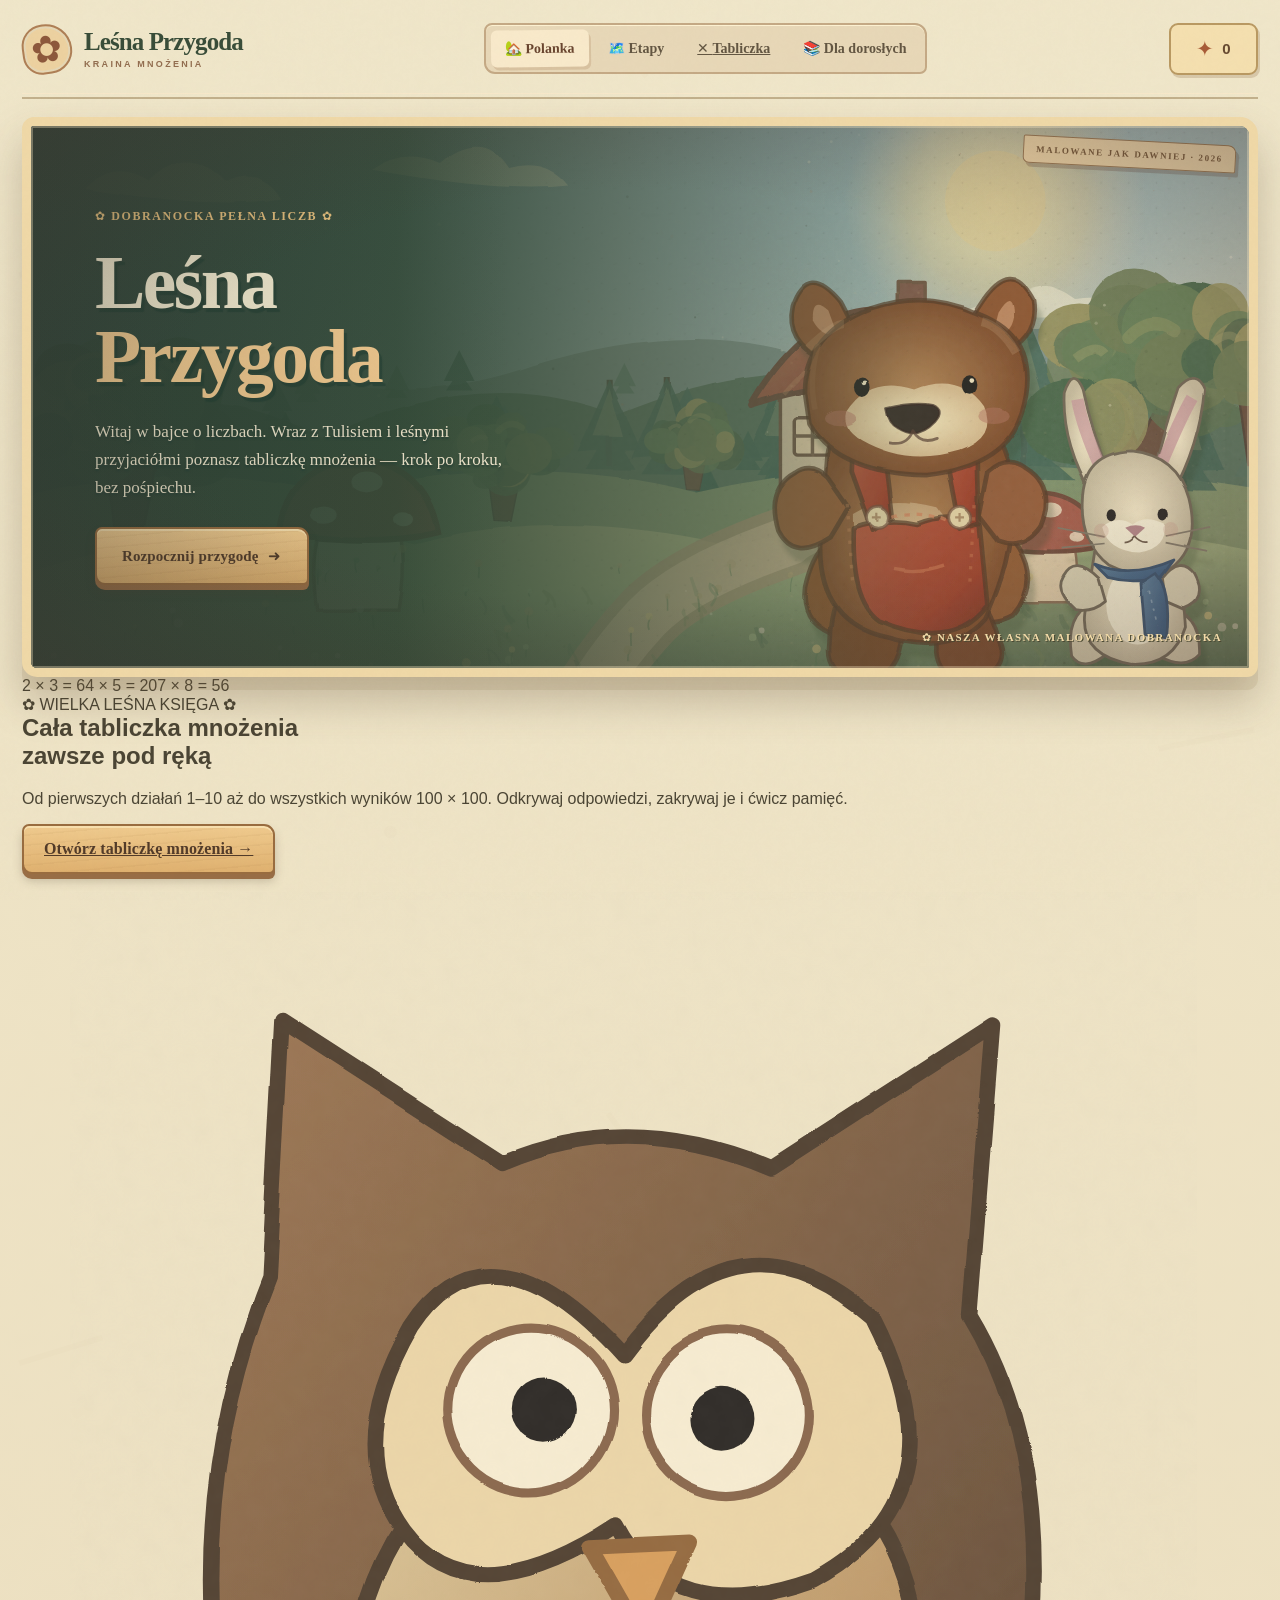
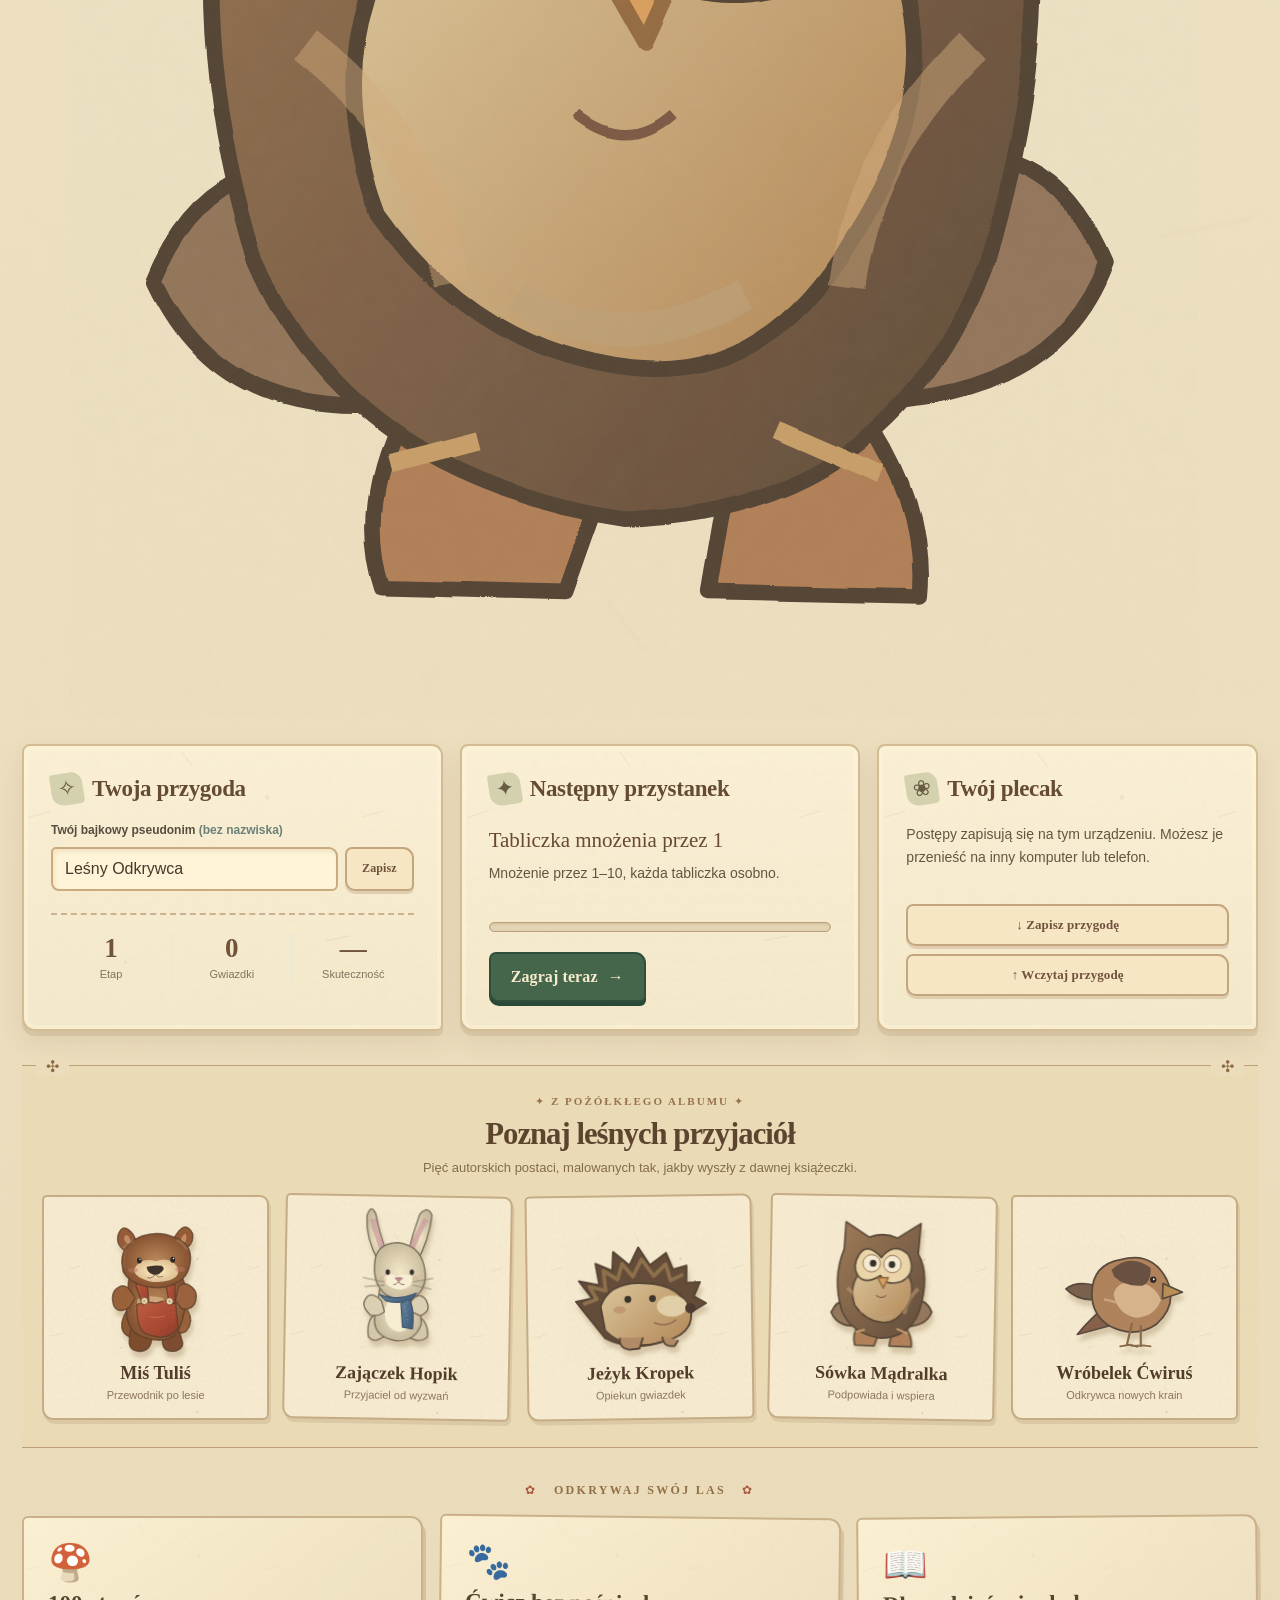
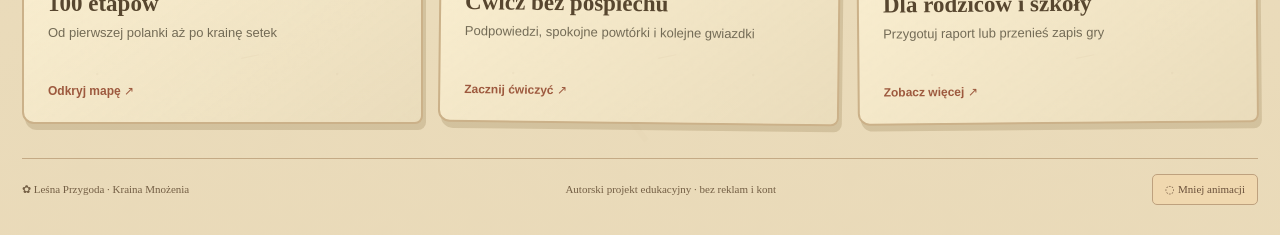
==== commit f886e0dc: "Dodaj wejście do pełnej tabliczki w menu, na polance i w trybie nauczyciela" ====
--- a/index.html
+++ b/index.html
@@ -22,6 +22,7 @@
       <nav class="main-nav" aria-label="Menu gry">
         <button class="nav-btn active" data-nav="home" aria-current="page">🏡 <span>Polanka</span></button>
         <button class="nav-btn" data-nav="map">🗺️ <span>Etapy</span></button>
+        <a class="nav-btn nav-link" href="./tabliczka.html">✕ <span>Tabliczka</span></a>
         <button class="nav-btn" data-nav="teacher">📚 <span>Dla dorosłych</span></button>
       </nav>
       <div class="header-points" title="Zebrane iskierki"><span aria-hidden="true">✦</span><strong id="header-points">0</strong></div>
@@ -45,6 +46,19 @@
           </div>
           <div class="hero-corner">✿ NASZA WŁASNA MALOWANA DOBRANOCKA</div>
         </div>
+
+        <section class="mt-home-invite" aria-labelledby="mt-home-invite-title">
+          <div class="mt-home-invite-pattern" aria-hidden="true">
+            <span>2 × 3 = 6</span><span>4 × 5 = 20</span><span>7 × 8 = 56</span>
+          </div>
+          <div class="mt-home-invite-copy">
+            <span>✿ WIELKA LEŚNA KSIĘGA ✿</span>
+            <h2 id="mt-home-invite-title">Cała tabliczka mnożenia<br>zawsze pod ręką</h2>
+            <p>Od pierwszych działań 1–10 aż do wszystkich wyników 100 × 100. Odkrywaj odpowiedzi, zakrywaj je i ćwicz pamięć.</p>
+            <a href="./tabliczka.html" class="btn btn-primary">Otwórz tabliczkę mnożenia →</a>
+          </div>
+          <img src="./assets/madralka.svg" alt="Sówka Mądralka" loading="lazy">
+        </section>
 
         <div class="dashboard-grid">
           <div class="panel player-panel">
@@ -137,7 +151,7 @@
           <div class="panel"><div class="panel-heading"><span class="panel-mark">✦</span><h2>Podsumowanie</h2></div><div id="teacher-stats" class="report-stats"></div><h3>Najczęściej mylone działania</h3><div id="weak-questions" class="weak-list"></div></div>
           <div class="panel"><div class="panel-heading"><span class="panel-mark">✧</span><h2>Zapis i raport</h2></div><p>Możesz pobrać plik postępów, aby wczytać grę na innym urządzeniu. Raport CSV można otworzyć w arkuszu kalkulacyjnym.</p><div class="teacher-buttons"><button id="export-teacher" class="btn btn-dark">↓ Pobierz zapis gry</button><button id="import-teacher" class="btn btn-outline">↑ Wczytaj zapis gry</button><button id="report-button" class="btn btn-outline">▤ Pobierz raport CSV</button></div><div class="privacy-note"><strong>Ważne:</strong> raport i zapis zawierają pseudonim oraz wyniki dziecka. Nie udostępniaj ich publicznie. Bez bazy danych nauczyciel nie widzi automatycznie wyników całej klasy.</div></div>
         </div>
-        <div class="panel teacher-class"><div class="panel-heading"><span class="panel-mark">❀</span><h2>Wspólna lekcja na tablicy</h2></div><p>Wybierz tabliczkę i uruchom osiem działań do wspólnego rozwiązania z klasą. Ten tryb nie zmienia indywidualnych postępów ucznia.</p><div class="class-chooser"><label for="class-table">Ćwiczymy mnożenie przez</label><select id="class-table" aria-label="Wybierz tabliczkę mnożenia"><option value="1">1</option><option value="2" selected>2</option><option value="3">3</option><option value="4">4</option><option value="5">5</option><option value="6">6</option><option value="7">7</option><option value="8">8</option><option value="9">9</option><option value="10">10</option></select><button id="class-start" class="btn btn-primary">Rozpocznij lekcję →</button></div></div>
+        <div class="panel teacher-class"><div class="panel-heading"><span class="panel-mark">❀</span><h2>Wspólna lekcja na tablicy</h2></div><p>Wybierz tabliczkę i uruchom osiem działań do wspólnego rozwiązania z klasą. Ten tryb nie zmienia indywidualnych postępów ucznia.</p><p><a href="./tabliczka.html" class="mt-teacher-link">✿ Zobacz pełną tabliczkę mnożenia — można ją także wydrukować</a></p><div class="class-chooser"><label for="class-table">Ćwiczymy mnożenie przez</label><select id="class-table" aria-label="Wybierz tabliczkę mnożenia"><option value="1">1</option><option value="2" selected>2</option><option value="3">3</option><option value="4">4</option><option value="5">5</option><option value="6">6</option><option value="7">7</option><option value="8">8</option><option value="9">9</option><option value="10">10</option></select><button id="class-start" class="btn btn-primary">Rozpocznij lekcję →</button></div></div>
       </section>
     </main>
 
--- a/vintage.css
+++ b/vintage.css
@@ -0,0 +1,365 @@
+@charset "UTF-8";
+/*
+ * LEŚNA PRZYGODA · KSIĘGA OPRAWY 01
+ * Inspirowana polską ilustracją dziecięcą i dobranockami lat 60.–80.
+ * Ręczne niedoskonałości, drukarska faktura, farba plakatowa, papier i drewno.
+ * Autorskie postacie i ilustracje. Bez zewnętrznych bibliotek grafiki.
+ */
+:root {
+ --ink:#3d392d;
+ --deep:#334a3c;
+ --forest:#43664b;
+ --cream:#faf0d8;
+ --paper:#f5e7c7;
+ --gold:#dda353;
+ --rose:#a34f3a;
+ --line:#c8ad80;
+ --shadow:0 8px 26px rgba(75,56,38,.17);
+ --round:9px;
+}
+body {
+ background-color:#ecddbd;
+ background-image:linear-gradient(180deg,#eee5c8d7,#e8d8b6e0),url("./assets/paper.svg");
+ color:#4b4534;
+ font-family:"Trebuchet MS",Verdana,Arial,sans-serif;
+}
+.sky-grain {opacity:.08;mix-blend-mode:multiply}
+.app-shell {width:min(1350px,calc(100% - 44px))}
+.site-header{min-height:99px;border-bottom:2px solid #a99269a1;margin-bottom:18px;position:relative}
+.site-header:after{content:"";position:absolute;bottom:3px;left:0;right:0;border-bottom:1px solid #f6e7c9}
+.brand-symbol{border-radius:45% 55% 48% 40%;color:#8d583c;background:#ecd1a0;border:2px solid #ae7f56;transform:rotate(-8deg);font-family:Georgia,serif}
+.brand strong{font-family:Georgia,serif;font-size:25px;font-weight:700;color:#394d39;letter-spacing:-.9px}
+.brand small{color:#926d4f;letter-spacing:2.3px}
+.main-nav{background:#e7d7b7;border:2px solid #c4a985;border-radius:8px 12px 7px 11px;padding:5px;box-shadow:inset 0 1px 0 #fdf1d1}
+.nav-btn{color:#635642;border-radius:6px;font-family:Georgia,serif;font-weight:700;font-size:14px}
+.nav-btn.active,.nav-btn:hover{background:#f8e9ca;color:#69452f;box-shadow:2px 3px 0 #c1a37e66;transform:rotate(-.7deg)}
+.header-points{background:#f4dfaf;border:2px solid #b99962;color:#674a31;border-radius:9px;box-shadow:2px 3px 0 #8f6e4940}
+.header-points span{color:#a85c38}
+.hero{
+ height:560px;min-height:440px;max-height:none;
+ overflow:hidden;
+ background:#7d9585;
+ border:9px solid #efd8a7;
+ border-radius:12px 18px 11px 15px;
+ box-shadow:0 13px 0 #8e744a21,0 24px 42px #513f2c46,inset 0 0 0 3px #5e5037;
+ position:relative;
+}
+.hero:after{
+ content:"";position:absolute;inset:0;pointer-events:none;z-index:6;
+ background:linear-gradient(90deg,#2f372e38,transparent 40%),radial-gradient(ellipse at center,transparent 54%,#4a392f5a 100%);
+ box-shadow:inset 0 0 0 2px #f5e5be58;
+}
+.landscape{position:absolute;inset:0;overflow:hidden;pointer-events:none}
+.landscape-paint{
+ position:absolute;width:100%;height:100%;inset:0;object-fit:cover;
+ object-position:center;
+ filter:saturate(.86) contrast(.98) sepia(.06);
+ transform:scale(1.025);
+}
+.hero-bear,.hero-rabbit{
+ position:absolute;z-index:2;pointer-events:none;
+ height:auto;filter:drop-shadow(6px 13px 2px #3e4b3147);
+ transform-origin:50% 88%;
+}
+.hero-bear{
+ width:clamp(224px,31%,398px);right:12%;bottom:-36px;
+ animation:storybook-bear 6s ease-in-out infinite;
+}
+.hero-rabbit{
+ width:clamp(146px,19%,264px);right:0;bottom:-36px;
+ animation:storybook-rabbit 7.2s ease-in-out infinite;
+}
+.hero-paint-mark{
+ position:absolute;z-index:5;right:13px;top:14px;background:#f0d5a7eb;
+ border:1px solid #9b7953;border-radius:2px 8px 2px 6px;transform:rotate(3deg);
+ font-size:9px;font-family:Georgia,serif;letter-spacing:1.6px;font-weight:800;color:#775939;padding:8px 12px;
+ box-shadow:3px 4px 0 #5e3b2840;
+}
+.hero-shade{
+ background:linear-gradient(90deg,#2c3f34f5 0%,#304735e8 30%,#425340a8 48%,#4660471c 74%,transparent 92%);
+ z-index:3;
+}
+.hero-copy{z-index:4;padding:clamp(32px,5vw,75px);width:min(610px,62%)}
+.eyebrow{color:#efc781;font-size:12px;letter-spacing:1.6px;font-family:Georgia,serif}
+.hero h1{
+ font-family:Georgia,"Times New Roman",serif;
+ font-size:clamp(48px,5.9vw,86px);
+ letter-spacing:-2.5px;line-height:.98;
+ margin:22px 0 24px;
+ color:#f5ecd1;font-weight:700;
+ text-shadow:3px 4px 1px #1b392e78;
+}
+.hero h1 em{font-style:normal;color:#f1c98f;font-weight:600}
+.hero p{max-width:410px;color:#f0e6cc;font-size:17px;line-height:1.65;font-family:Georgia,serif;text-shadow:0 2px 2px #233e36}
+.hero-corner{font-family:Georgia,serif;font-size:11px;letter-spacing:1.4px;color:#f2dba9;z-index:7;text-shadow:1px 1px #4a4932}
+.btn{border-radius:7px 11px 6px 10px;font-family:Georgia,serif;font-weight:800;letter-spacing:.1px}
+.btn-primary{
+ background-color:#e3bb75;
+ background-image:repeating-linear-gradient(175deg,transparent 0,transparent 8px,#8f633010 9px,#8f633010 10px),
+ linear-gradient(#efca8e,#dfb16f);
+ border:2px solid #996c3f;color:#523b29;
+ box-shadow:0 5px 0 #986d45,0 7px 10px #4a3e3040,inset 0 2px 0 #ffefc49a;
+}
+.btn-primary:hover:not(:disabled){background:#f1c783;box-shadow:0 4px 0 #986d45}
+.btn-dark{background:#46664c;color:#f8ebcd;border:2px solid #314e3d;box-shadow:0 4px 0 #294837}
+.btn-outline{background:#f6e6c4;color:#70523c;border:2px solid #c4a67e;box-shadow:0 3px 0 #9d785640}
+.btn:hover:not(:disabled){transform:translateY(-1px) rotate(-.5deg)}
+.btn:focus-visible,.nav-btn:focus-visible,.teaser:focus-visible,.level-btn:focus-visible,input:focus-visible{outline:3px dashed #a14d38;outline-offset:3px}
+
+.panel{
+ background-color:#f6e8c8;
+ background-image:linear-gradient(#fff5db75,#f1e4c166),url("./assets/paper.svg");
+ border:2px solid #d4bc92;
+ border-radius:8px 11px 6px 13px;
+ box-shadow:0 5px 0 #b6a0794d,0 11px 24px #6e563a1b,inset 0 0 0 4px #fff4db71;
+ position:relative;
+}
+.panel-heading h2{color:#644b32;font-size:23px}
+.panel-mark{border-radius:3px 11px 4px 12px;background:#d4d1ae;color:#685c42;transform:rotate(-9deg)}
+.panel p,.panel label{color:#625641}
+.player-panel label{color:#574e3f}
+.name-row input,.answer-field{
+ background:#fff4d7;
+ border:2px solid #c9ab80;
+ box-shadow:inset 2px 3px 4px #7b58301c;
+ color:#46392c;
+ border-radius:5px 9px 6px 8px;
+}
+.stat-trio{border-top:2px dashed #c9b28d}
+.stat-trio strong{color:#70543a}
+.stat-trio small{color:#82735f}
+.next-name{color:#684931!important}
+.mini-track{background:#e4d6b5;border:1px solid #bba17a;box-shadow:inset 0 1px 3px #97745044}
+.mini-track-inner{background:repeating-linear-gradient(90deg,#879965 0,#879965 12px,#b4ad74 13px,#8a9b69 22px)}
+.toolkit-panel .btn{min-height:42px}
+.section-label{font-family:Georgia,serif;color:#927047;letter-spacing:2.3px;font-size:12px;margin-top:35px}
+.section-label span{color:#ab583b}
+.teaser,.teaser:nth-child(2),.teaser:nth-child(3){
+ background-color:#f5e4c2;
+ background-image:linear-gradient(143deg,#fff4d48f,#e5d6b3b3),url("./assets/paper.svg");
+ border:2px solid #cbb189;
+ border-radius:6px 12px 8px 12px;
+ box-shadow:3px 6px 0 #8b71463d;
+}
+.teaser:nth-child(2){transform:rotate(.65deg)}
+.teaser:nth-child(3){transform:rotate(-.5deg)}
+.teaser:hover{transform:translateY(-3px) rotate(-1deg);box-shadow:5px 9px 0 #8467463a}
+.teaser strong{font-size:23px;color:#57462f}
+.teaser small{color:#736b56}
+.teaser-arrow{color:#9d593e}
+.teaser-emoji{filter:saturate(.7) sepia(.1)}
+.site-footer{color:#745f45;font-family:Georgia,serif;border-top:1px solid #c4aa85}
+.site-footer button{border-radius:5px;background:#f0d8af;border:1px solid #bea17e;color:#6b513b}
+
+.friends-section{margin:34px 0 26px;background:#e9d6ac66;border-top:1px solid #bba079;border-bottom:1px solid #bba079;padding:25px 20px 27px;position:relative}
+.friends-section:before,.friends-section:after{content:"✣";position:absolute;top:-9px;color:#8d6a43;background:#ebdcbb;padding:0 10px;font-size:16px}
+.friends-section:before{left:14px}.friends-section:after{right:14px}
+.friend-heading{text-align:center;margin-bottom:20px}
+.friend-kicker{font-family:Georgia,serif;letter-spacing:2px;font-weight:700;color:#98734e;font-size:11px}
+.friend-heading h2{font:700 clamp(26px,2.4vw,35px) Georgia,serif;letter-spacing:-1px;color:#5c442f;margin:8px 0}
+.friend-heading p{font-size:13px;color:#846b50;margin:0}
+.friend-gallery{display:grid;grid-template-columns:repeat(5,minmax(0,1fr));gap:15px}
+.friend-card{
+ background:#f3e5c7 url("./assets/paper.svg") center / 180px;
+ border:2px solid #c5ac85;
+ border-radius:5px 9px 6px 11px;
+ box-shadow:2px 4px 0 #b1987544;
+ text-align:center;
+ padding:10px 8px 16px;
+ display:flex;flex-direction:column;align-items:center;
+ min-width:0;
+}
+.friend-card:nth-child(2n){transform:rotate(1deg)}
+.friend-card:nth-child(3n){transform:rotate(-.8deg)}
+.friend-card img{height:152px;width:100%;max-width:160px;object-fit:contain;filter:drop-shadow(2px 6px 2px #8f71484d)}
+.friend-card strong{display:block;color:#523c2b;font-family:Georgia,serif;font-size:18px;margin:4px 0}
+.friend-card small{display:block;color:#8b755d;font-size:11px;line-height:1.3}
+
+.page-heading h1{color:#4d4431;font-size:clamp(31px,3.7vw,53px)}
+.page-heading p{color:#75634e;font-family:Georgia,serif;font-size:16px}
+.eyebrow.dark{color:#a35b37}
+.map-illustration{
+ height:270px;
+ margin:1px 0 19px;
+ border:7px solid #ebd7af;
+ border-radius:8px 12px 6px 12px;
+ box-shadow:0 8px 20px #5e4b2a3a;
+ position:relative;overflow:hidden;
+}
+.map-illustration:after{content:"";position:absolute;inset:0;background:linear-gradient(90deg,#2e4e40a9,transparent 75%);pointer-events:none}
+.map-illustration>img:first-child{display:block;width:100%;height:100%;object-fit:cover;object-position:center 57%;filter:contrast(.96) saturate(.83)}
+.map-illustration>span{
+ position:absolute;top:45px;left:7%;z-index:1;
+ color:#f3e3c1;font:700 clamp(22px,4vw,52px) Georgia,serif;
+ max-width:500px;text-shadow:2px 4px #324a3f;
+ letter-spacing:-1px;
+}
+.map-illustration .map-rabbit{position:absolute;width:180px;height:auto;object-fit:contain;right:10%;bottom:-36px;filter:drop-shadow(4px 5px 1px #233b3291);z-index:1}
+.map-legend{color:#75674f;font-family:Georgia,serif}
+.zone{
+ background:#f4e7c7 url("./assets/paper.svg") center/240px;
+ border:2px solid #c4a77c;
+ border-radius:8px 14px 6px 10px;
+ box-shadow:3px 5px 0 #bd9e743d;
+}
+.zone:nth-child(2n){background:#efe0bb url("./assets/paper.svg") center/240px}
+.zone-icon{border-radius:4px 11px 4px 12px;background:#dfc397;border:1px solid #ae9064;filter:saturate(.75)}
+.zone-head h2{color:#574632}
+.zone-head p{color:#7c6e58}
+.level-btn{
+ border-radius:50% 46% 48% 51%;
+ border:2px solid #aa8659;
+ background:#e4ca96;
+ background-image:radial-gradient(ellipse at 34% 25%,#f9e1ad,#dcb88a 78%);
+ color:#57422b;
+ box-shadow:inset 0 2px 3px #fff5d48e,1px 3px 0 #9a795055;
+}
+.level-btn.complete{background:#b4c49a;border-color:#7d956b;color:#476046}
+.level-btn.current{background:#edc681;border-color:#bf8754;color:#533c28}
+.level-btn.locked{background:#e4d7b7;border-color:#cdbf9f;color:#99907d}
+.level-btn strong{font-family:Georgia,serif;font-size:22px}
+.level-btn small{font-size:9px}
+.level-btn:hover:not(:disabled){transform:translateY(-3px) rotate(-3deg)}
+
+.game-top-title span{color:#a86a3b}
+.game-top-title strong{color:#5e4932}
+.game-score{color:#9f5a3c}
+.game-stage{
+ background:#67896e url("./assets/forest-paint.svg") center/cover no-repeat;
+ border:8px solid #ead6ad;
+ border-radius:9px 13px 7px 11px;
+ box-shadow:0 10px 24px #4d392e33,inset 0 0 0 2px #5e5644;
+}
+.game-stage:before{
+ z-index:0;
+ background:linear-gradient(90deg,#394d37a0,transparent 40%,#344c36a1 100%),linear-gradient(0deg,#3f502a91,transparent 65%);
+}
+.game-stage:after{
+ display:none;
+}
+.game-stage-decor span{pointer-events:none}
+.stage-bear,.stage-rabbit{position:absolute;z-index:0;pointer-events:none;filter:drop-shadow(6px 10px 3px #3748396b)}
+.stage-bear{left:-3%;bottom:-42px;width:min(28vw,270px);animation:storybook-bear 6s ease-in-out infinite}
+.stage-rabbit{right:-4%;bottom:-36px;width:min(22vw,195px);animation:storybook-rabbit 7s ease-in-out infinite}
+.stage-flower{top:38px;right:5%;color:#f2d19c;opacity:.7}
+.exercise-card{
+ background-color:#f7e8c9;
+ background-image:linear-gradient(#fff0d572,#f6e4be89),url("./assets/paper.svg");
+ border:5px solid #c29c6c;
+ border-radius:8px 14px 7px 12px;
+ box-shadow:0 15px 0 #72543a55,0 23px 42px #273b2a88,inset 0 0 0 2px #f9edcb;
+ backdrop-filter:none;
+}
+.exercise-progress{color:#78634a}
+.progress-track{background:#dfcda8;border:1px solid #c6ad85}
+.progress-track div{background:#9eaa78}
+.exercise-prompt{font-family:Georgia,serif;font-weight:700;color:#7e6548;font-size:15px}
+.expression{
+ background:#35554a;
+ background-image:linear-gradient(143deg,#435f50,#2c463c),repeating-linear-gradient(85deg,transparent 0,transparent 6px,#fff2cd05 8px);
+ border:10px solid #99653d;
+ outline:2px solid #c29255;
+ box-shadow:inset 0 0 0 2px #223d34,inset 1px 6px 15px #142e25b5,4px 6px 0 #8d684763;
+ border-radius:3px 8px 4px 9px;
+ padding:17px 10px;
+ text-shadow:0 0 1.2px #f7edcd,1px 2px 0 #fff4d52a;
+ color:#f8ecd2;
+ letter-spacing:0;
+ font-weight:500;
+ line-height:1.25;
+ font-size:clamp(38px,5vw,59px);
+ margin:18px 0 18px;
+}
+.expression span,.expression span:nth-child(even),.expression .answer-mark{color:#f5ebd3!important}
+.answer-field{border-width:2px;font-family:Georgia,serif}
+.feedback{font-family:Georgia,serif;color:#746249}
+.feedback.good{color:#4a6e48}
+.feedback.bad{color:#a04535}
+.hint-box{background:#f2dcaf;border:2px dashed #b89767;border-radius:6px;color:#6e593e}
+.digit-key{
+ background:#e7d3ab;
+ background-image:repeating-linear-gradient(175deg,transparent 0,transparent 7px,#7c64440a 9px);
+ border:2px solid #b99b72;
+ border-radius:3px 7px 4px 8px;
+ color:#57412d;
+ box-shadow:inset 0 2px #fff2d68a,1px 2px #97775466;
+ font-family:Georgia,serif;
+}
+.digit-key:hover{background:#f5dda9}
+.round-end{background:#f4e2ba url("./assets/paper.svg") center/240px;border:3px double #b28a5e;border-radius:8px}
+.round-cup{font-family:Georgia,serif;font-size:83px;color:#cc953f;transform:rotate(-12deg);text-shadow:2px 4px #85612a66}
+.round-end h2{font-family:Georgia,serif;color:#6a462e}
+.round-end p{font-family:Georgia,serif;color:#64533a;max-width:350px}
+.reward-tulis{position:absolute;bottom:0;left:0;width:123px;max-height:220px;object-fit:contain;pointer-events:none;opacity:.9}
+.report-stats div{background:#ead8b3;border:1px solid #cbb08b;border-radius:6px}
+.report-stats strong{color:#6b5036}
+.weak-list span{background:#ead4b4;color:#8e503d}
+.privacy-note{background:#ead8b6;border-left:3px solid #ad7c4e;color:#665640}
+.class-chooser{background:#eee0bd;border:2px solid #c2a67d;border-radius:7px}
+
+@keyframes storybook-bear{0%,100%{transform:rotate(-1deg) translateY(0)}50%{transform:rotate(1deg) translateY(-5px)}}
+@keyframes storybook-rabbit{0%,100%{transform:rotate(1deg) translateY(0)}50%{transform:rotate(-.8deg) translateY(-6px)}}
+@media(max-width:1100px){
+ .hero{height:520px}
+ .hero-bear{right:8%;width:34%}
+ .hero-rabbit{right:-4%;width:21%}
+ .hero-copy{width:62%}
+ .hero h1{font-size:60px}
+}
+@media(max-width:830px){
+ .friend-gallery{grid-template-columns:repeat(3,minmax(0,1fr))}
+ .hero-bear{right:8%}
+ .hero-rabbit{right:-4%}
+}
+@media(max-width:720px){
+ .app-shell{width:calc(100% - 20px)}
+ .site-header{margin-bottom:11px;padding-bottom:11px}
+ .brand strong{font-size:18px}
+ .nav-btn{font-size:12px}
+ .hero{height:635px;border-width:5px;border-radius:8px 13px 7px 12px}
+ .landscape-paint{width:130%;left:-15%;height:66%;top:34%;object-position:70% 50%}
+ .hero-bear{width:55%;right:28%;bottom:-27px}
+ .hero-rabbit{width:32%;right:-2%;bottom:-16px}
+ .hero-shade{background:linear-gradient(180deg,#314b40f7 0%,#304739e8 31%,#455a459e 49%,#3a523e19 74%,transparent 100%)}
+ .hero-paint-mark{top:auto;bottom:10px;right:9px;font-size:7px;padding:6px 8px;transform:rotate(-3deg)}
+ .hero-copy{position:relative;height:auto;display:block;width:100%;padding:29px 24px}
+ .hero h1{font-size:clamp(44px,12vw,65px);line-height:1.02;margin:14px 0}
+ .hero p{font-size:14px;max-width:390px;line-height:1.5;margin-bottom:17px}
+ .hero-corner{display:none}
+ .btn-hero{padding:15px 20px}
+ .panel-heading h2{font-size:22px}
+ .friends-section{padding:23px 7px 17px;margin-top:26px}
+ .friend-gallery{display:flex;gap:10px;overflow-x:auto;scroll-snap-type:x proximity;overscroll-behavior-inline:contain;padding:6px 7px 14px}
+ .friend-card{min-width:148px;max-width:150px;flex:0 0 148px;scroll-snap-align:start}
+ .friend-card img{height:136px}
+ .friend-heading{padding:0 10px}
+ .friend-heading h2{font-size:28px}
+ .friend-heading p{font-size:12px}
+ .map-illustration{height:180px;border-width:4px}
+ .map-illustration>span{font-size:25px;left:6%;top:33px;max-width:220px}
+ .map-illustration .map-rabbit{right:0;width:110px;bottom:-23px}
+ .level-btn strong{font-size:17px}
+ .game-stage{border-width:5px;padding:29px 10px 46px;min-height:635px}
+ .stage-bear{width:39%;left:-9%;bottom:-20px}
+ .stage-rabbit{width:28%;right:-7%;bottom:-12px}
+ .exercise-card{padding:22px 13px;border-width:4px}
+ .expression{font-size:clamp(33px,8.5vw,52px);border-width:7px;padding:18px 3px}
+ .reward-tulis{width:83px;opacity:.5}
+ .round-end h2{font-size:27px}
+}
+@media(max-width:380px){
+ .hero{height:600px}
+ .hero-copy{padding:23px 19px}
+ .hero h1{font-size:43px}
+ .hero p{font-size:13px}
+ .hero-bear{width:58%;right:29%}
+ .hero-rabbit{width:32%;right:-5%}
+ .stage-bear{width:43%}
+ .stage-rabbit{width:30%}
+ .exercise-card{padding:17px 7px}
+ .expression{font-size:31px}
+}
+@media(prefers-reduced-motion:reduce){
+ .hero-bear,.hero-rabbit,.stage-bear,.stage-rabbit{animation:none!important}
+}
+body.low-motion .hero-bear,body.low-motion .hero-rabbit,body.low-motion .stage-bear,body.low-motion .stage-rabbit{animation:none!important}
